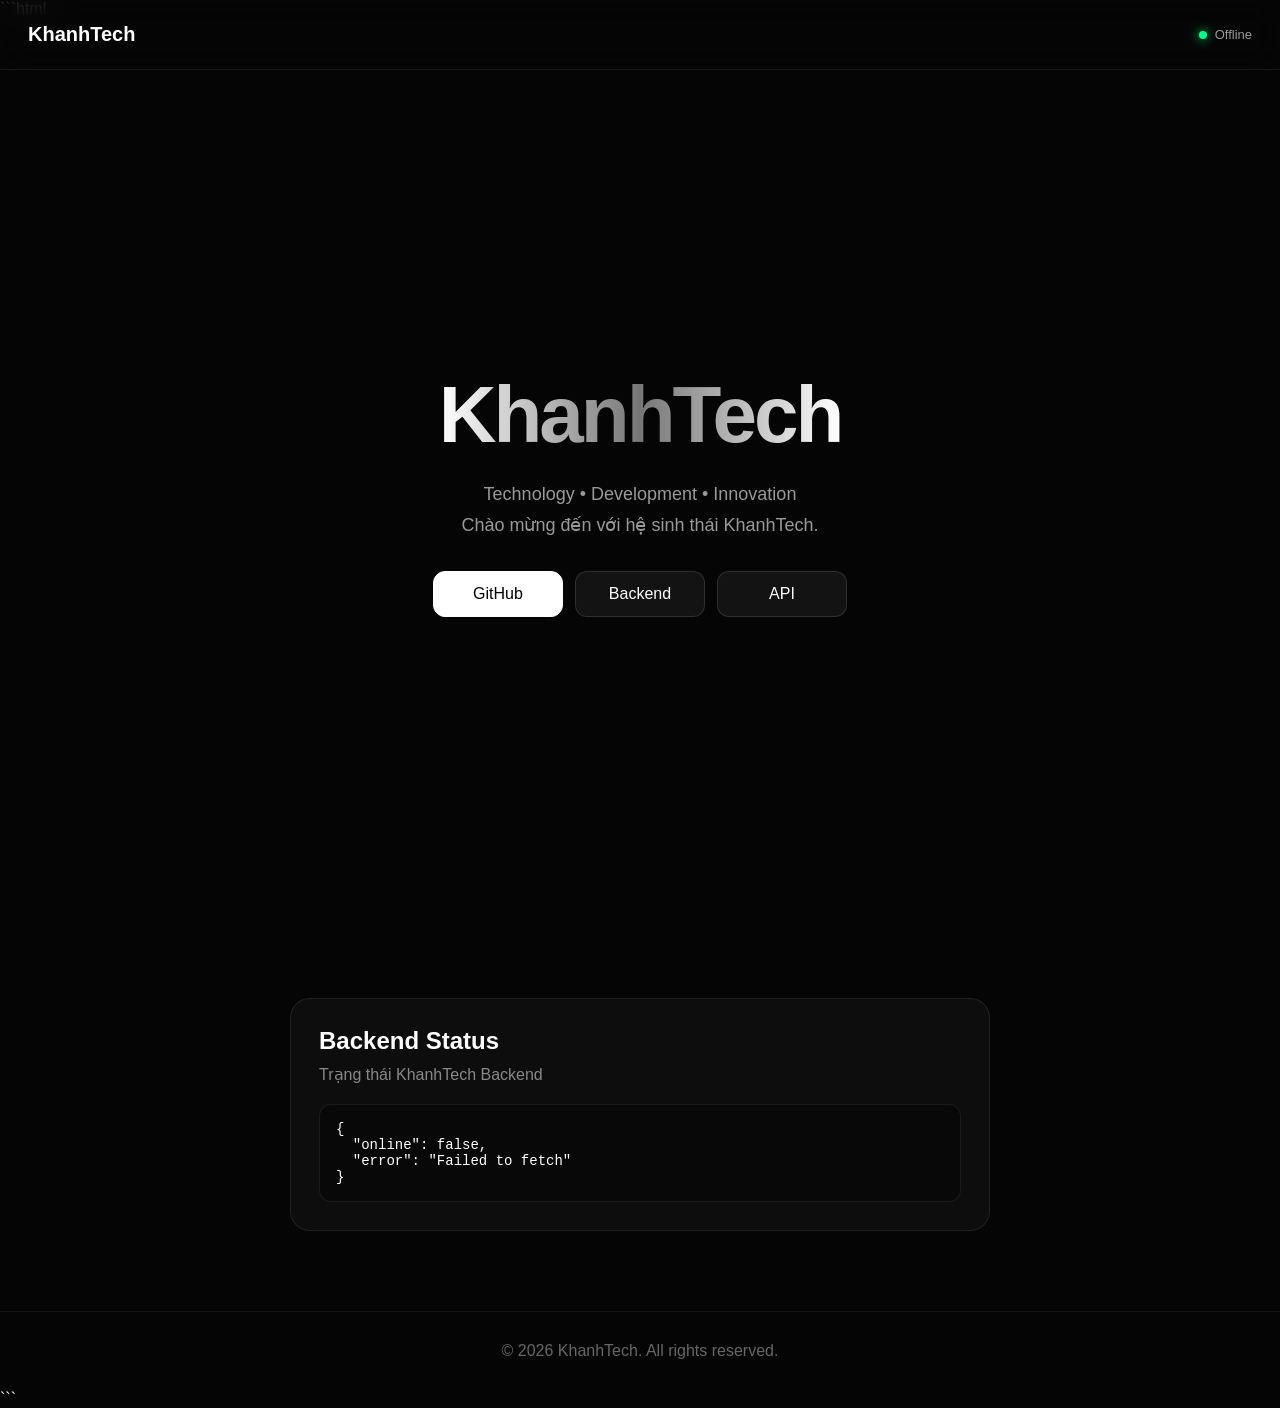
==== index.html @ bb23ddea "Update index.html" ====
```html
<!DOCTYPE html>
<html lang="vi">
<head>
    <meta charset="UTF-8">
    <meta name="viewport" content="width=device-width, initial-scale=1.0">

    <title>KhanhTech</title>

    <!-- FAVICON: chỉ hiện cạnh tên trang/tab -->
    <link rel="icon" type="image/png" href="logo.png">
    <link rel="shortcut icon" type="image/png" href="logo.png">

    <meta
        name="description"
        content="KhanhTech - Technology & Development"
    >

    <style>
        * {
            margin: 0;
            padding: 0;
            box-sizing: border-box;
        }

        html {
            scroll-behavior: smooth;
        }

        body {
            min-height: 100vh;
            background: #050505;
            color: #fff;
            font-family: Arial, Helvetica, sans-serif;
        }

        .navbar {
            position: fixed;
            top: 0;
            left: 0;
            width: 100%;
            height: 70px;
            padding: 0 28px;

            display: flex;
            align-items: center;
            justify-content: space-between;

            background: rgba(5, 5, 5, 0.8);
            backdrop-filter: blur(15px);

            border-bottom: 1px solid rgba(255,255,255,.08);

            z-index: 1000;
        }

        .brand {
            color: white;
            text-decoration: none;
            font-size: 20px;
            font-weight: 700;
        }

        .status {
            display: flex;
            align-items: center;
            gap: 8px;

            color: #999;
            font-size: 13px;
        }

        .status-dot {
            width: 8px;
            height: 8px;

            background: #00ff88;
            border-radius: 50%;

            box-shadow: 0 0 12px #00ff88;
        }

        .hero {
            min-height: 100vh;

            display: flex;
            align-items: center;
            justify-content: center;

            text-align: center;

            padding: 100px 20px 50px;
        }

        .hero-content {
            max-width: 800px;
        }

        .hero h1 {
            font-size: clamp(45px, 8vw, 80px);
            font-weight: 800;

            letter-spacing: -3px;

            margin-bottom: 18px;
        }

        .gradient {
            background: linear-gradient(
                90deg,
                #ffffff,
                #777777,
                #ffffff
            );

            -webkit-background-clip: text;
            -webkit-text-fill-color: transparent;
        }

        .hero p {
            color: #999;

            font-size: 18px;
            line-height: 1.7;

            margin-bottom: 30px;
        }

        .buttons {
            display: flex;
            justify-content: center;
            gap: 12px;

            flex-wrap: wrap;
        }

        .button {
            display: inline-flex;
            align-items: center;
            justify-content: center;

            min-width: 130px;

            padding: 13px 22px;

            border-radius: 12px;

            color: white;
            text-decoration: none;

            background: rgba(255,255,255,.06);

            border: 1px solid rgba(255,255,255,.12);

            transition: .2s ease;
        }

        .button:hover {
            transform: translateY(-2px);

            background: rgba(255,255,255,.12);

            border-color: rgba(255,255,255,.25);
        }

        .button.primary {
            background: white;
            color: black;
            border-color: white;
        }

        .button.primary:hover {
            background: #ddd;
        }

        .api-section {
            padding: 80px 20px;

            display: flex;
            justify-content: center;
        }

        .api-card {
            width: min(700px, 100%);

            padding: 28px;

            border-radius: 20px;

            background: #0d0d0d;

            border: 1px solid rgba(255,255,255,.08);
        }

        .api-card h2 {
            margin-bottom: 10px;
        }

        .api-card p {
            color: #888;
            margin-bottom: 20px;
        }

        .api-status {
            padding: 16px;

            border-radius: 12px;

            background: #080808;

            border: 1px solid rgba(255,255,255,.08);

            font-family: Consolas, monospace;

            font-size: 14px;

            white-space: pre-wrap;

            word-break: break-word;
        }

        footer {
            padding: 30px 20px;

            text-align: center;

            color: #666;

            border-top: 1px solid rgba(255,255,255,.06);
        }

        @media (max-width: 600px) {

            .navbar {
                padding: 0 16px;
            }

            .status {
                display: none;
            }

            .hero h1 {
                letter-spacing: -2px;
            }

            .api-card {
                padding: 20px;
            }
        }
    </style>
</head>

<body>

    <nav class="navbar">

        <a href="#" class="brand">
            KhanhTech
        </a>

        <div class="status">

            <span class="status-dot"></span>

            <span id="navStatus">
                Checking...
            </span>

        </div>

    </nav>


    <main>

        <section class="hero">

            <div class="hero-content">

                <h1>
                    <span class="gradient">
                        KhanhTech
                    </span>
                </h1>

                <p>
                    Technology • Development • Innovation
                    <br>
                    Chào mừng đến với hệ sinh thái KhanhTech.
                </p>

                <div class="buttons">

                    <a
                        class="button primary"
                        href="https://github.com/khanhTechvn"
                        target="_blank"
                        rel="noopener"
                    >
                        GitHub
                    </a>

                    <a
                        class="button"
                        href="#api"
                    >
                        Backend
                    </a>

                    <a
                        class="button"
                        href="https://khanhtech-backend.vercel.app"
                        target="_blank"
                        rel="noopener"
                    >
                        API
                    </a>

                </div>

            </div>

        </section>


        <section
            class="api-section"
            id="api"
        >

            <div class="api-card">

                <h2>
                    Backend Status
                </h2>

                <p>
                    Trạng thái KhanhTech Backend
                </p>

                <div
                    class="api-status"
                    id="apiStatus"
                >
                    Đang kiểm tra API...
                </div>

            </div>

        </section>

    </main>


    <footer>
        © 2026 KhanhTech. All rights reserved.
    </footer>


    <script>

        const API_URL =
            "https://khanhtech-backend.vercel.app";


        async function checkBackend() {

            const navStatus =
                document.getElementById("navStatus");

            const apiStatus =
                document.getElementById("apiStatus");


            try {

                const response =
                    await fetch(
                        API_URL + "/api/health"
                    );


                const data =
                    await response.json();


                if (
                    response.ok &&
                    data.online === true &&
                    data.database === "connected"
                ) {

                    navStatus.textContent =
                        "Online";


                    apiStatus.textContent =
                        JSON.stringify(
                            data,
                            null,
                            2
                        );

                } else {

                    navStatus.textContent =
                        "Database Error";


                    apiStatus.textContent =
                        JSON.stringify(
                            data,
                            null,
                            2
                        );

                }


            } catch (error) {

                navStatus.textContent =
                    "Offline";


                apiStatus.textContent =
                    JSON.stringify(
                        {
                            online: false,
                            error: error.message
                        },
                        null,
                        2
                    );

            }

        }


        checkBackend();


        setInterval(
            checkBackend,
            30000
        );

    </script>

</body>
</html>
```
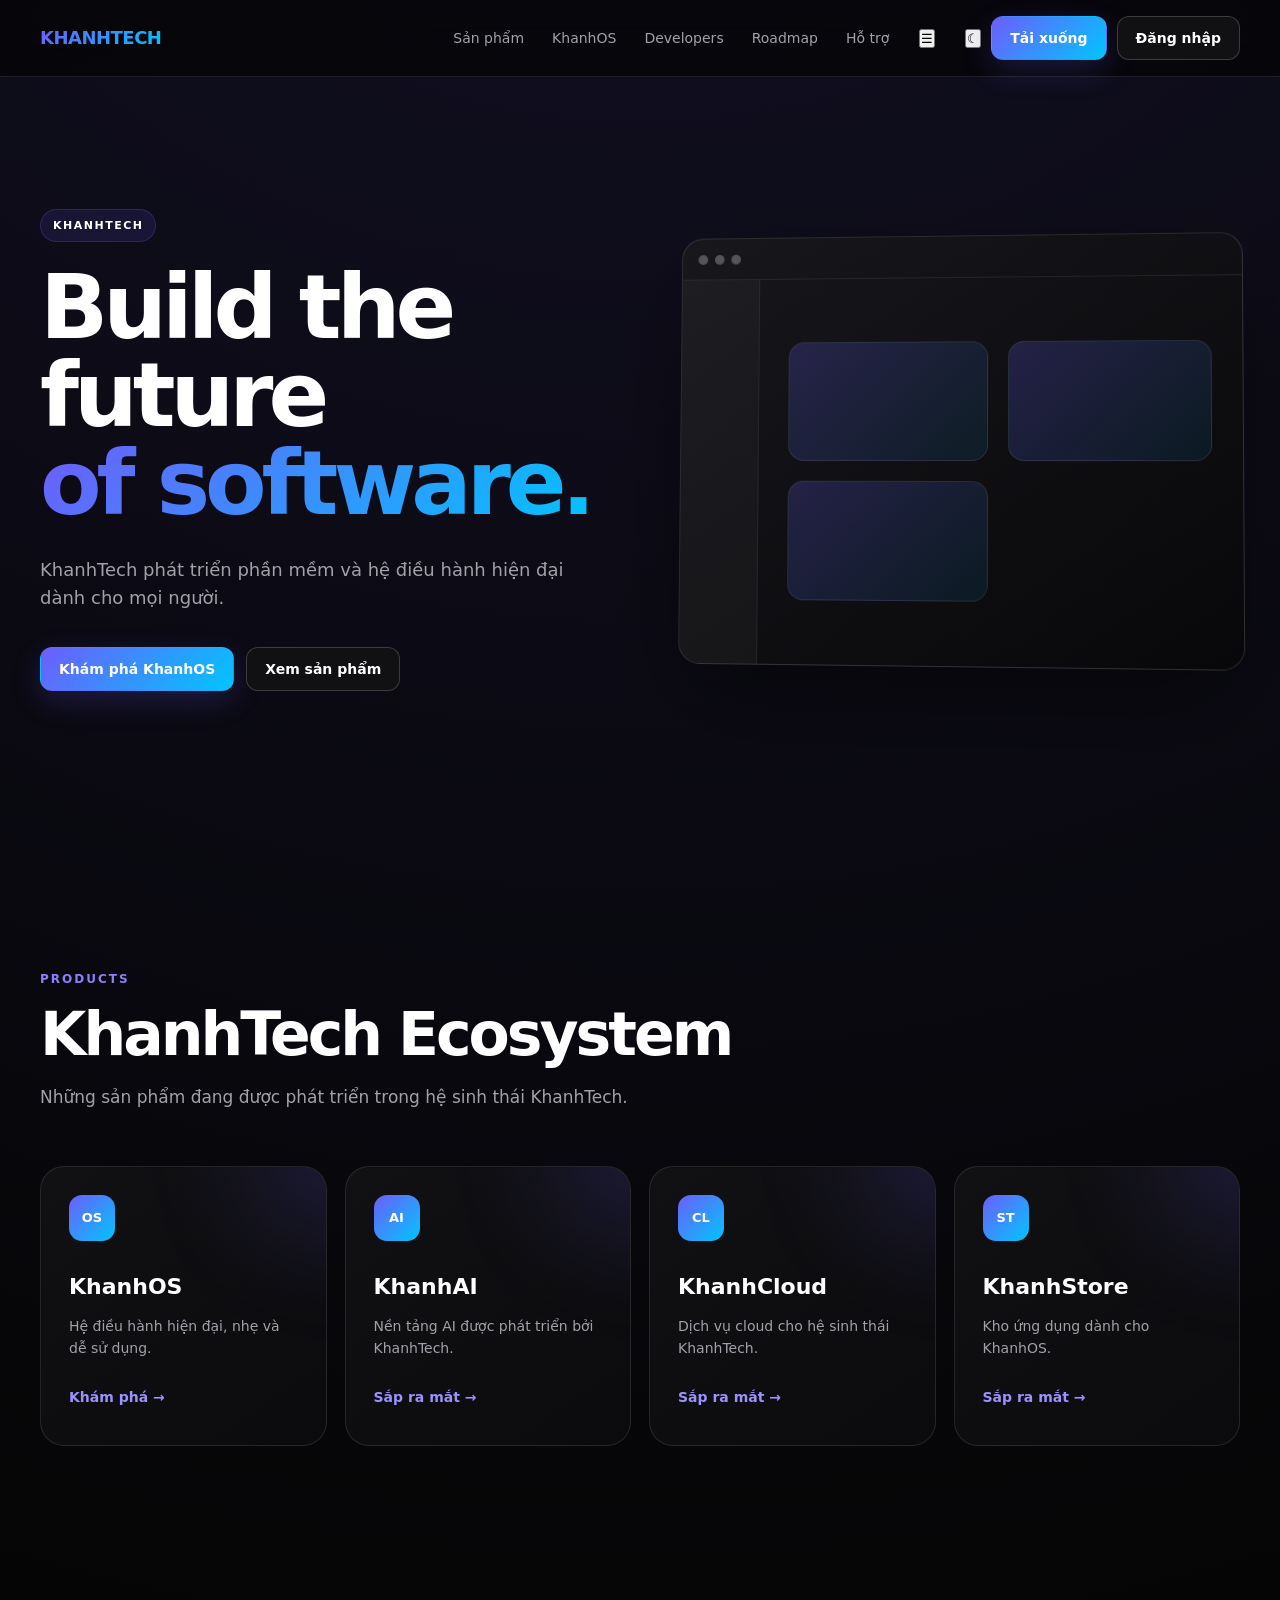
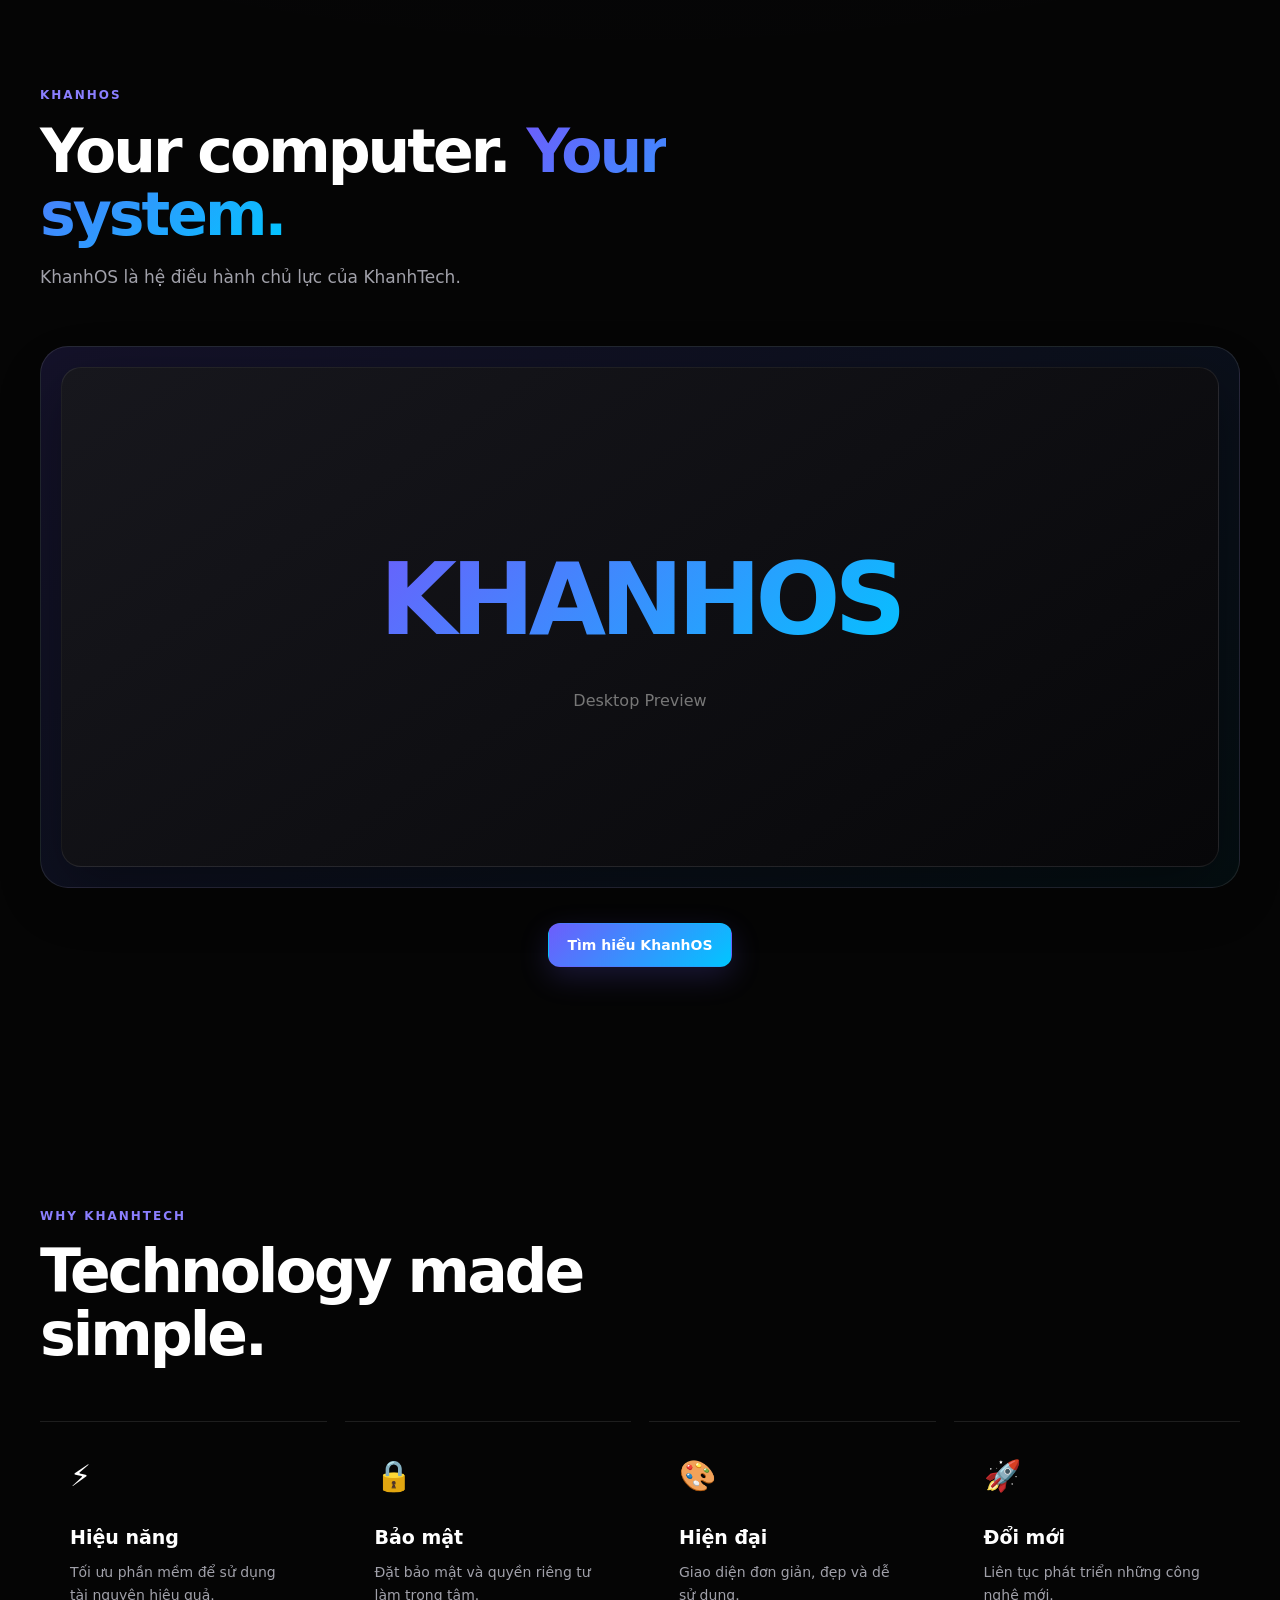
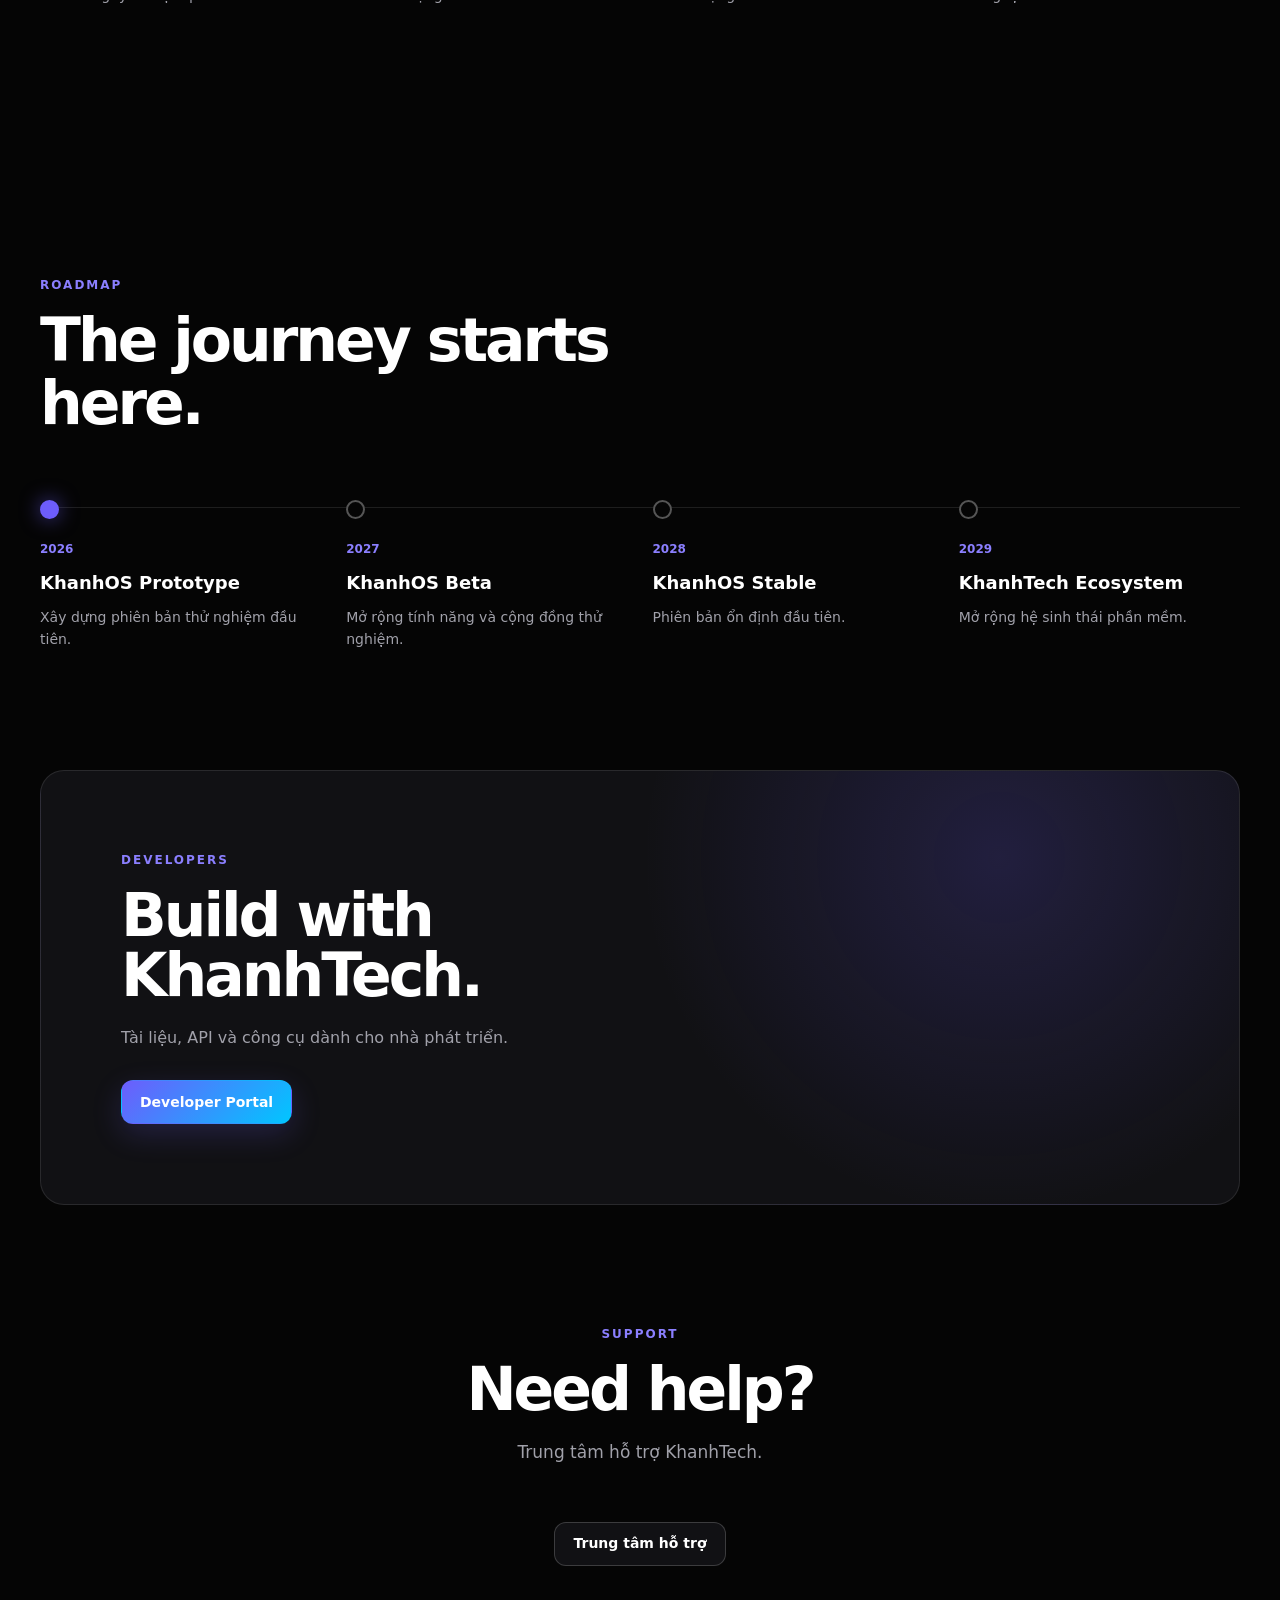
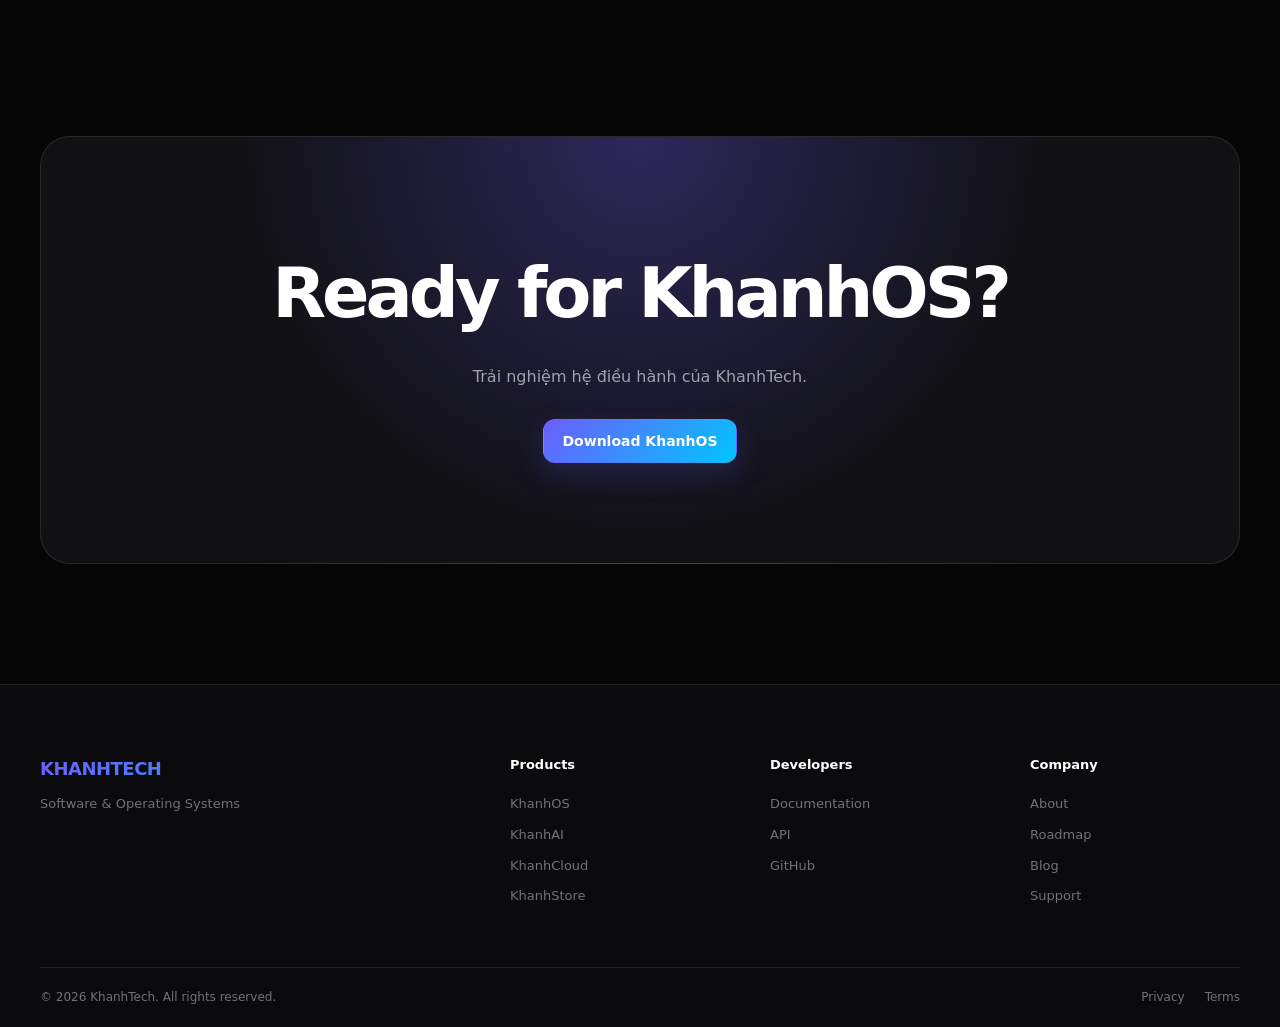
==== commit 41dcb149: "Update index.html" ====
--- a/index.html
+++ b/index.html
@@ -1,453 +1,665 @@
-```html
 <!DOCTYPE html>
 <html lang="vi">
 <head>
     <meta charset="UTF-8">
     <meta name="viewport" content="width=device-width, initial-scale=1.0">
 
-    <title>KhanhTech</title>
-
-    <!-- FAVICON: chỉ hiện cạnh tên trang/tab -->
-    <link rel="icon" type="image/png" href="logo.png">
-    <link rel="shortcut icon" type="image/png" href="logo.png">
+    <title>KhanhTech | Software & Operating Systems</title>
 
     <meta
         name="description"
-        content="KhanhTech - Technology & Development"
+        content="KhanhTech - Công ty phát triển phần mềm và hệ điều hành."
     >
 
-    <style>
-        * {
-            margin: 0;
-            padding: 0;
-            box-sizing: border-box;
-        }
-
-        html {
-            scroll-behavior: smooth;
-        }
-
-        body {
-            min-height: 100vh;
-            background: #050505;
-            color: #fff;
-            font-family: Arial, Helvetica, sans-serif;
-        }
-
-        .navbar {
-            position: fixed;
-            top: 0;
-            left: 0;
-            width: 100%;
-            height: 70px;
-            padding: 0 28px;
-
-            display: flex;
-            align-items: center;
-            justify-content: space-between;
-
-            background: rgba(5, 5, 5, 0.8);
-            backdrop-filter: blur(15px);
-
-            border-bottom: 1px solid rgba(255,255,255,.08);
-
-            z-index: 1000;
-        }
-
-        .brand {
-            color: white;
-            text-decoration: none;
-            font-size: 20px;
-            font-weight: 700;
-        }
-
-        .status {
-            display: flex;
-            align-items: center;
-            gap: 8px;
-
-            color: #999;
-            font-size: 13px;
-        }
-
-        .status-dot {
-            width: 8px;
-            height: 8px;
-
-            background: #00ff88;
-            border-radius: 50%;
-
-            box-shadow: 0 0 12px #00ff88;
-        }
-
-        .hero {
-            min-height: 100vh;
-
-            display: flex;
-            align-items: center;
-            justify-content: center;
-
-            text-align: center;
-
-            padding: 100px 20px 50px;
-        }
-
-        .hero-content {
-            max-width: 800px;
-        }
-
-        .hero h1 {
-            font-size: clamp(45px, 8vw, 80px);
-            font-weight: 800;
-
-            letter-spacing: -3px;
-
-            margin-bottom: 18px;
-        }
-
-        .gradient {
-            background: linear-gradient(
-                90deg,
-                #ffffff,
-                #777777,
-                #ffffff
-            );
-
-            -webkit-background-clip: text;
-            -webkit-text-fill-color: transparent;
-        }
-
-        .hero p {
-            color: #999;
-
-            font-size: 18px;
-            line-height: 1.7;
-
-            margin-bottom: 30px;
-        }
-
-        .buttons {
-            display: flex;
-            justify-content: center;
-            gap: 12px;
-
-            flex-wrap: wrap;
-        }
-
-        .button {
-            display: inline-flex;
-            align-items: center;
-            justify-content: center;
-
-            min-width: 130px;
-
-            padding: 13px 22px;
-
-            border-radius: 12px;
-
-            color: white;
-            text-decoration: none;
-
-            background: rgba(255,255,255,.06);
-
-            border: 1px solid rgba(255,255,255,.12);
-
-            transition: .2s ease;
-        }
-
-        .button:hover {
-            transform: translateY(-2px);
-
-            background: rgba(255,255,255,.12);
-
-            border-color: rgba(255,255,255,.25);
-        }
-
-        .button.primary {
-            background: white;
-            color: black;
-            border-color: white;
-        }
-
-        .button.primary:hover {
-            background: #ddd;
-        }
-
-        .api-section {
-            padding: 80px 20px;
-
-            display: flex;
-            justify-content: center;
-        }
-
-        .api-card {
-            width: min(700px, 100%);
-
-            padding: 28px;
-
-            border-radius: 20px;
-
-            background: #0d0d0d;
-
-            border: 1px solid rgba(255,255,255,.08);
-        }
-
-        .api-card h2 {
-            margin-bottom: 10px;
-        }
-
-        .api-card p {
-            color: #888;
-            margin-bottom: 20px;
-        }
-
-        .api-status {
-            padding: 16px;
-
-            border-radius: 12px;
-
-            background: #080808;
-
-            border: 1px solid rgba(255,255,255,.08);
-
-            font-family: Consolas, monospace;
-
-            font-size: 14px;
-
-            white-space: pre-wrap;
-
-            word-break: break-word;
-        }
-
-        footer {
-            padding: 30px 20px;
-
-            text-align: center;
-
-            color: #666;
-
-            border-top: 1px solid rgba(255,255,255,.06);
-        }
-
-        @media (max-width: 600px) {
-
-            .navbar {
-                padding: 0 16px;
-            }
-
-            .status {
-                display: none;
-            }
-
-            .hero h1 {
-                letter-spacing: -2px;
-            }
-
-            .api-card {
-                padding: 20px;
-            }
-        }
-    </style>
+    <link rel="stylesheet" href="style.css">
 </head>
 
 <body>
 
-    <nav class="navbar">
-
-        <a href="#" class="brand">
-            KhanhTech
-        </a>
-
-        <div class="status">
-
-            <span class="status-dot"></span>
-
-            <span id="navStatus">
-                Checking...
+    <!-- =========================
+         NAVBAR
+    ========================== -->
+    <header class="navbar">
+        <div class="nav-container">
+
+            <a href="/" class="logo">
+                KHANHTECH
+            </a>
+
+            <nav class="nav-menu">
+                <a href="#products">Sản phẩm</a>
+                <a href="#khanhos">KhanhOS</a>
+                <a href="#developers">Developers</a>
+                <a href="#roadmap">Roadmap</a>
+                <a href="#support">Hỗ trợ</a>
+            </nav>
+
+            <div class="nav-actions">
+                <a href="/download.html" class="btn btn-primary">
+                    Tải xuống
+                </a>
+
+                <a href="/login.html" class="btn btn-secondary">
+                    Đăng nhập
+                </a>
+            </div>
+
+        </div>
+    </header>
+
+
+    <main>
+
+        <!-- =========================
+             HERO
+        ========================== -->
+        <section class="hero">
+
+            <div class="hero-content">
+
+                <span class="hero-badge">
+                    KHANHTECH
+                </span>
+
+                <h1>
+                    Build the future
+                    <span>of software.</span>
+                </h1>
+
+                <p>
+                    KhanhTech phát triển phần mềm và hệ điều hành
+                    hiện đại dành cho mọi người.
+                </p>
+
+                <div class="hero-buttons">
+
+                    <a href="/khanhos.html" class="btn btn-primary">
+                        Khám phá KhanhOS
+                    </a>
+
+                    <a href="#products" class="btn btn-secondary">
+                        Xem sản phẩm
+                    </a>
+
+                </div>
+
+            </div>
+
+            <div class="hero-preview">
+
+                <div class="os-window">
+
+                    <div class="window-top">
+                        <span></span>
+                        <span></span>
+                        <span></span>
+                    </div>
+
+                    <div class="window-content">
+                        <div class="fake-sidebar"></div>
+
+                        <div class="fake-desktop">
+                            <div class="fake-card"></div>
+                            <div class="fake-card"></div>
+                            <div class="fake-card"></div>
+                        </div>
+                    </div>
+
+                </div>
+
+            </div>
+
+        </section>
+
+
+        <!-- =========================
+             PRODUCTS
+        ========================== -->
+        <section id="products" class="section">
+
+            <div class="section-header">
+
+                <span class="section-label">
+                    PRODUCTS
+                </span>
+
+                <h2>
+                    KhanhTech Ecosystem
+                </h2>
+
+                <p>
+                    Những sản phẩm đang được phát triển
+                    trong hệ sinh thái KhanhTech.
+                </p>
+
+            </div>
+
+
+            <div class="product-grid">
+
+                <article class="product-card">
+
+                    <div class="product-icon">
+                        OS
+                    </div>
+
+                    <h3>
+                        KhanhOS
+                    </h3>
+
+                    <p>
+                        Hệ điều hành hiện đại, nhẹ và dễ sử dụng.
+                    </p>
+
+                    <a href="/khanhos.html">
+                        Khám phá →
+                    </a>
+
+                </article>
+
+
+                <article class="product-card">
+
+                    <div class="product-icon">
+                        AI
+                    </div>
+
+                    <h3>
+                        KhanhAI
+                    </h3>
+
+                    <p>
+                        Nền tảng AI được phát triển bởi KhanhTech.
+                    </p>
+
+                    <a href="#">
+                        Sắp ra mắt →
+                    </a>
+
+                </article>
+
+
+                <article class="product-card">
+
+                    <div class="product-icon">
+                        CL
+                    </div>
+
+                    <h3>
+                        KhanhCloud
+                    </h3>
+
+                    <p>
+                        Dịch vụ cloud cho hệ sinh thái KhanhTech.
+                    </p>
+
+                    <a href="#">
+                        Sắp ra mắt →
+                    </a>
+
+                </article>
+
+
+                <article class="product-card">
+
+                    <div class="product-icon">
+                        ST
+                    </div>
+
+                    <h3>
+                        KhanhStore
+                    </h3>
+
+                    <p>
+                        Kho ứng dụng dành cho KhanhOS.
+                    </p>
+
+                    <a href="#">
+                        Sắp ra mắt →
+                    </a>
+
+                </article>
+
+            </div>
+
+        </section>
+
+
+        <!-- =========================
+             KHANHOS
+        ========================== -->
+        <section id="khanhos" class="section khanhos-section">
+
+            <div class="section-header">
+
+                <span class="section-label">
+                    KHANHOS
+                </span>
+
+                <h2>
+                    Your computer.
+                    <span>Your system.</span>
+                </h2>
+
+                <p>
+                    KhanhOS là hệ điều hành chủ lực
+                    của KhanhTech.
+                </p>
+
+            </div>
+
+
+            <div class="khanhos-preview">
+
+                <div class="os-placeholder">
+
+                    <div class="placeholder-title">
+                        KHANHOS
+                    </div>
+
+                    <div class="placeholder-text">
+                        Desktop Preview
+                    </div>
+
+                </div>
+
+            </div>
+
+
+            <div class="center-button">
+
+                <a href="/khanhos.html" class="btn btn-primary">
+                    Tìm hiểu KhanhOS
+                </a>
+
+            </div>
+
+        </section>
+
+
+        <!-- =========================
+             WHY KHANHTECH
+        ========================== -->
+        <section class="section">
+
+            <div class="section-header">
+
+                <span class="section-label">
+                    WHY KHANHTECH
+                </span>
+
+                <h2>
+                    Technology made simple.
+                </h2>
+
+            </div>
+
+
+            <div class="features-grid">
+
+                <div class="feature">
+                    <div class="feature-icon">
+                        ⚡
+                    </div>
+
+                    <h3>
+                        Hiệu năng
+                    </h3>
+
+                    <p>
+                        Tối ưu phần mềm để sử dụng tài nguyên
+                        hiệu quả.
+                    </p>
+                </div>
+
+
+                <div class="feature">
+                    <div class="feature-icon">
+                        🔒
+                    </div>
+
+                    <h3>
+                        Bảo mật
+                    </h3>
+
+                    <p>
+                        Đặt bảo mật và quyền riêng tư
+                        làm trọng tâm.
+                    </p>
+                </div>
+
+
+                <div class="feature">
+                    <div class="feature-icon">
+                        🎨
+                    </div>
+
+                    <h3>
+                        Hiện đại
+                    </h3>
+
+                    <p>
+                        Giao diện đơn giản, đẹp và dễ sử dụng.
+                    </p>
+                </div>
+
+
+                <div class="feature">
+                    <div class="feature-icon">
+                        🚀
+                    </div>
+
+                    <h3>
+                        Đổi mới
+                    </h3>
+
+                    <p>
+                        Liên tục phát triển những công nghệ
+                        mới.
+                    </p>
+                </div>
+
+            </div>
+
+        </section>
+
+
+        <!-- =========================
+             ROADMAP
+        ========================== -->
+        <section id="roadmap" class="section">
+
+            <div class="section-header">
+
+                <span class="section-label">
+                    ROADMAP
+                </span>
+
+                <h2>
+                    The journey starts here.
+                </h2>
+
+            </div>
+
+
+            <div class="roadmap">
+
+                <div class="roadmap-item active">
+
+                    <span class="roadmap-year">
+                        2026
+                    </span>
+
+                    <h3>
+                        KhanhOS Prototype
+                    </h3>
+
+                    <p>
+                        Xây dựng phiên bản thử nghiệm đầu tiên.
+                    </p>
+
+                </div>
+
+
+                <div class="roadmap-item">
+
+                    <span class="roadmap-year">
+                        2027
+                    </span>
+
+                    <h3>
+                        KhanhOS Beta
+                    </h3>
+
+                    <p>
+                        Mở rộng tính năng và cộng đồng thử nghiệm.
+                    </p>
+
+                </div>
+
+
+                <div class="roadmap-item">
+
+                    <span class="roadmap-year">
+                        2028
+                    </span>
+
+                    <h3>
+                        KhanhOS Stable
+                    </h3>
+
+                    <p>
+                        Phiên bản ổn định đầu tiên.
+                    </p>
+
+                </div>
+
+
+                <div class="roadmap-item">
+
+                    <span class="roadmap-year">
+                        2029
+                    </span>
+
+                    <h3>
+                        KhanhTech Ecosystem
+                    </h3>
+
+                    <p>
+                        Mở rộng hệ sinh thái phần mềm.
+                    </p>
+
+                </div>
+
+            </div>
+
+        </section>
+
+
+        <!-- =========================
+             DEVELOPERS
+        ========================== -->
+        <section id="developers" class="section developer-section">
+
+            <div class="developer-content">
+
+                <span class="section-label">
+                    DEVELOPERS
+                </span>
+
+                <h2>
+                    Build with KhanhTech.
+                </h2>
+
+                <p>
+                    Tài liệu, API và công cụ dành cho
+                    nhà phát triển.
+                </p>
+
+                <a href="/developers.html" class="btn btn-primary">
+                    Developer Portal
+                </a>
+
+            </div>
+
+        </section>
+
+
+        <!-- =========================
+             SUPPORT
+        ========================== -->
+        <section id="support" class="section support-section">
+
+            <div class="section-header">
+
+                <span class="section-label">
+                    SUPPORT
+                </span>
+
+                <h2>
+                    Need help?
+                </h2>
+
+                <p>
+                    Trung tâm hỗ trợ KhanhTech.
+                </p>
+
+            </div>
+
+            <div class="center-button">
+
+                <a href="/support.html" class="btn btn-secondary">
+                    Trung tâm hỗ trợ
+                </a>
+
+            </div>
+
+        </section>
+
+
+        <!-- =========================
+             CTA
+        ========================== -->
+        <section class="cta">
+
+            <div class="cta-content">
+
+                <h2>
+                    Ready for KhanhOS?
+                </h2>
+
+                <p>
+                    Trải nghiệm hệ điều hành của KhanhTech.
+                </p>
+
+                <a href="/download.html" class="btn btn-primary">
+                    Download KhanhOS
+                </a>
+
+            </div>
+
+        </section>
+
+    </main>
+
+
+    <!-- =========================
+         FOOTER
+    ========================== -->
+    <footer class="footer">
+
+        <div class="footer-container">
+
+            <div class="footer-brand">
+
+                <div class="logo">
+                    KHANHTECH
+                </div>
+
+                <p>
+                    Software & Operating Systems
+                </p>
+
+            </div>
+
+
+            <div class="footer-column">
+
+                <h4>
+                    Products
+                </h4>
+
+                <a href="/khanhos.html">
+                    KhanhOS
+                </a>
+
+                <a href="#">
+                    KhanhAI
+                </a>
+
+                <a href="#">
+                    KhanhCloud
+                </a>
+
+                <a href="#">
+                    KhanhStore
+                </a>
+
+            </div>
+
+
+            <div class="footer-column">
+
+                <h4>
+                    Developers
+                </h4>
+
+                <a href="#">
+                    Documentation
+                </a>
+
+                <a href="#">
+                    API
+                </a>
+
+                <a href="#">
+                    GitHub
+                </a>
+
+            </div>
+
+
+            <div class="footer-column">
+
+                <h4>
+                    Company
+                </h4>
+
+                <a href="/about.html">
+                    About
+                </a>
+
+                <a href="/roadmap.html">
+                    Roadmap
+                </a>
+
+                <a href="#">
+                    Blog
+                </a>
+
+                <a href="/support.html">
+                    Support
+                </a>
+
+            </div>
+
+        </div>
+
+
+        <div class="footer-bottom">
+
+            <span>
+                © 2026 KhanhTech. All rights reserved.
             </span>
 
+            <div>
+
+                <a href="#">
+                    Privacy
+                </a>
+
+                <a href="#">
+                    Terms
+                </a>
+
+            </div>
+
         </div>
 
-    </nav>
-
-
-    <main>
-
-        <section class="hero">
-
-            <div class="hero-content">
-
-                <h1>
-                    <span class="gradient">
-                        KhanhTech
-                    </span>
-                </h1>
-
-                <p>
-                    Technology • Development • Innovation
-                    <br>
-                    Chào mừng đến với hệ sinh thái KhanhTech.
-                </p>
-
-                <div class="buttons">
-
-                    <a
-                        class="button primary"
-                        href="https://github.com/khanhTechvn"
-                        target="_blank"
-                        rel="noopener"
-                    >
-                        GitHub
-                    </a>
-
-                    <a
-                        class="button"
-                        href="#api"
-                    >
-                        Backend
-                    </a>
-
-                    <a
-                        class="button"
-                        href="https://khanhtech-backend.vercel.app"
-                        target="_blank"
-                        rel="noopener"
-                    >
-                        API
-                    </a>
-
-                </div>
-
-            </div>
-
-        </section>
-
-
-        <section
-            class="api-section"
-            id="api"
-        >
-
-            <div class="api-card">
-
-                <h2>
-                    Backend Status
-                </h2>
-
-                <p>
-                    Trạng thái KhanhTech Backend
-                </p>
-
-                <div
-                    class="api-status"
-                    id="apiStatus"
-                >
-                    Đang kiểm tra API...
-                </div>
-
-            </div>
-
-        </section>
-
-    </main>
-
-
-    <footer>
-        © 2026 KhanhTech. All rights reserved.
     </footer>
 
 
-    <script>
-
-        const API_URL =
-            "https://khanhtech-backend.vercel.app";
-
-
-        async function checkBackend() {
-
-            const navStatus =
-                document.getElementById("navStatus");
-
-            const apiStatus =
-                document.getElementById("apiStatus");
-
-
-            try {
-
-                const response =
-                    await fetch(
-                        API_URL + "/api/health"
-                    );
-
-
-                const data =
-                    await response.json();
-
-
-                if (
-                    response.ok &&
-                    data.online === true &&
-                    data.database === "connected"
-                ) {
-
-                    navStatus.textContent =
-                        "Online";
-
-
-                    apiStatus.textContent =
-                        JSON.stringify(
-                            data,
-                            null,
-                            2
-                        );
-
-                } else {
-
-                    navStatus.textContent =
-                        "Database Error";
-
-
-                    apiStatus.textContent =
-                        JSON.stringify(
-                            data,
-                            null,
-                            2
-                        );
-
-                }
-
-
-            } catch (error) {
-
-                navStatus.textContent =
-                    "Offline";
-
-
-                apiStatus.textContent =
-                    JSON.stringify(
-                        {
-                            online: false,
-                            error: error.message
-                        },
-                        null,
-                        2
-                    );
-
-            }
-
-        }
-
-
-        checkBackend();
-
-
-        setInterval(
-            checkBackend,
-            30000
-        );
-
-    </script>
+    <script src="script.js"></script>
 
 </body>
 </html>
-```
--- a/style.css
+++ b/style.css
@@ -0,0 +1,1665 @@
+/* =========================================================
+   KHANHTECH
+   Modern Dark / Light UI
+   ========================================================= */
+
+:root {
+    --bg: #050505;
+    --bg-secondary: #0b0b0d;
+    --surface: #111114;
+    --surface-hover: #18181c;
+
+    --text: #ffffff;
+    --text-secondary: #a1a1aa;
+    --text-muted: #71717a;
+
+    --border: rgba(255, 255, 255, 0.10);
+    --border-strong: rgba(255, 255, 255, 0.18);
+
+    --accent: #6d5dfc;
+    --accent-2: #00c6ff;
+
+    --gradient:
+        linear-gradient(
+            135deg,
+            #6d5dfc 0%,
+            #00c6ff 100%
+        );
+
+    --shadow:
+        0 20px 60px rgba(0, 0, 0, 0.35);
+
+    --radius-sm: 10px;
+    --radius-md: 16px;
+    --radius-lg: 24px;
+
+    --container: 1200px;
+
+    --transition:
+        0.25s ease;
+}
+
+
+/* =========================================================
+   LIGHT MODE
+   ========================================================= */
+
+body.light {
+    --bg: #f7f7f8;
+    --bg-secondary: #ffffff;
+    --surface: #ffffff;
+    --surface-hover: #f1f1f3;
+
+    --text: #111113;
+    --text-secondary: #52525b;
+    --text-muted: #71717a;
+
+    --border: rgba(0, 0, 0, 0.08);
+    --border-strong: rgba(0, 0, 0, 0.15);
+
+    --shadow:
+        0 20px 60px rgba(0, 0, 0, 0.10);
+}
+
+
+/* =========================================================
+   RESET
+   ========================================================= */
+
+* {
+    margin: 0;
+    padding: 0;
+    box-sizing: border-box;
+}
+
+html {
+    scroll-behavior: smooth;
+}
+
+body {
+    font-family:
+        Inter,
+        ui-sans-serif,
+        system-ui,
+        -apple-system,
+        BlinkMacSystemFont,
+        "Segoe UI",
+        sans-serif;
+
+    background:
+        radial-gradient(
+            circle at 50% -10%,
+            rgba(109, 93, 252, 0.14),
+            transparent 35%
+        ),
+        var(--bg);
+
+    color: var(--text);
+
+    line-height: 1.6;
+
+    min-height: 100vh;
+
+    transition:
+        background var(--transition),
+        color var(--transition);
+}
+
+a {
+    color: inherit;
+    text-decoration: none;
+}
+
+button,
+a {
+    -webkit-tap-highlight-color: transparent;
+}
+
+img {
+    max-width: 100%;
+    display: block;
+}
+
+::selection {
+    background: var(--accent);
+    color: white;
+}
+
+
+/* =========================================================
+   SCROLLBAR
+   ========================================================= */
+
+::-webkit-scrollbar {
+    width: 9px;
+}
+
+::-webkit-scrollbar-track {
+    background: var(--bg);
+}
+
+::-webkit-scrollbar-thumb {
+    background: #303038;
+    border-radius: 999px;
+}
+
+::-webkit-scrollbar-thumb:hover {
+    background: var(--accent);
+}
+
+
+/* =========================================================
+   CONTAINER
+   ========================================================= */
+
+.nav-container,
+.section,
+.footer-container,
+.footer-bottom {
+    width: min(
+        calc(100% - 40px),
+        var(--container)
+    );
+
+    margin-inline: auto;
+}
+
+
+/* =========================================================
+   NAVBAR
+   ========================================================= */
+
+.navbar {
+    position: fixed;
+
+    top: 0;
+    left: 0;
+
+    width: 100%;
+
+    z-index: 1000;
+
+    background:
+        rgba(5, 5, 5, 0.70);
+
+    backdrop-filter:
+        blur(18px);
+
+    -webkit-backdrop-filter:
+        blur(18px);
+
+    border-bottom:
+        1px solid var(--border);
+}
+
+body.light .navbar {
+    background:
+        rgba(255, 255, 255, 0.78);
+}
+
+.nav-container {
+    height: 76px;
+
+    display: flex;
+
+    align-items: center;
+
+    justify-content: space-between;
+
+    gap: 30px;
+}
+
+.logo {
+    font-size: 18px;
+
+    font-weight: 800;
+
+    letter-spacing: -0.5px;
+
+    background:
+        var(--gradient);
+
+    -webkit-background-clip: text;
+    background-clip: text;
+
+    color: transparent;
+}
+
+.nav-menu {
+    display: flex;
+
+    align-items: center;
+
+    gap: 28px;
+
+    margin-left: auto;
+}
+
+.nav-menu a {
+    font-size: 14px;
+
+    color: var(--text-secondary);
+
+    transition:
+        color var(--transition);
+}
+
+.nav-menu a:hover {
+    color: var(--text);
+}
+
+.nav-actions {
+    display: flex;
+
+    align-items: center;
+
+    gap: 10px;
+}
+
+
+/* =========================================================
+   BUTTONS
+   ========================================================= */
+
+.btn {
+    display: inline-flex;
+
+    align-items: center;
+    justify-content: center;
+
+    min-height: 44px;
+
+    padding:
+        0 18px;
+
+    border-radius:
+        12px;
+
+    font-size: 14px;
+
+    font-weight: 600;
+
+    border:
+        1px solid transparent;
+
+    cursor: pointer;
+
+    transition:
+        transform var(--transition),
+        background var(--transition),
+        border var(--transition),
+        box-shadow var(--transition);
+}
+
+.btn:hover {
+    transform:
+        translateY(-2px);
+}
+
+.btn-primary {
+    color: white;
+
+    background:
+        var(--gradient);
+
+    box-shadow:
+        0 10px 30px
+        rgba(109, 93, 252, 0.20);
+}
+
+.btn-primary:hover {
+    box-shadow:
+        0 15px 40px
+        rgba(109, 93, 252, 0.35);
+}
+
+.btn-secondary {
+    background:
+        var(--surface);
+
+    border:
+        1px solid var(--border-strong);
+
+    color:
+        var(--text);
+}
+
+.btn-secondary:hover {
+    background:
+        var(--surface-hover);
+
+    border-color:
+        rgba(109, 93, 252, 0.4);
+}
+
+
+/* =========================================================
+   HERO
+   ========================================================= */
+
+.hero {
+    width: min(
+        calc(100% - 40px),
+        var(--container)
+    );
+
+    margin:
+        0 auto;
+
+    min-height:
+        850px;
+
+    padding-top:
+        150px;
+
+    padding-bottom:
+        100px;
+
+    display:
+        grid;
+
+    grid-template-columns:
+        1fr 1fr;
+
+    align-items:
+        center;
+
+    gap:
+        70px;
+}
+
+.hero-content {
+    animation:
+        heroEnter 0.8s ease both;
+}
+
+.hero-badge {
+    display:
+        inline-flex;
+
+    padding:
+        7px 12px;
+
+    border-radius:
+        999px;
+
+    font-size:
+        11px;
+
+    font-weight:
+        700;
+
+    letter-spacing:
+        1.5px;
+
+    color:
+        #ffffff;
+
+    background:
+        rgba(109, 93, 252, 0.12);
+
+    border:
+        1px solid
+        rgba(109, 93, 252, 0.25);
+
+    margin-bottom:
+        22px;
+}
+
+.hero h1 {
+    font-size:
+        clamp(52px, 7vw, 92px);
+
+    line-height:
+        0.98;
+
+    letter-spacing:
+        -5px;
+
+    max-width:
+        800px;
+}
+
+.hero h1 span {
+    display:
+        block;
+
+    background:
+        var(--gradient);
+
+    -webkit-background-clip:
+        text;
+
+    background-clip:
+        text;
+
+    color:
+        transparent;
+}
+
+.hero p {
+    margin-top:
+        28px;
+
+    max-width:
+        570px;
+
+    color:
+        var(--text-secondary);
+
+    font-size:
+        18px;
+}
+
+.hero-buttons {
+    display:
+        flex;
+
+    gap:
+        12px;
+
+    margin-top:
+        34px;
+
+    flex-wrap:
+        wrap;
+}
+
+
+/* =========================================================
+   HERO PREVIEW
+   ========================================================= */
+
+.hero-preview {
+    position:
+        relative;
+
+    animation:
+        previewEnter 1s ease 0.15s both;
+}
+
+.os-window {
+    position:
+        relative;
+
+    width:
+        100%;
+
+    min-height:
+        430px;
+
+    border-radius:
+        22px;
+
+    overflow:
+        hidden;
+
+    background:
+        linear-gradient(
+            145deg,
+            #17171c,
+            #08080a
+        );
+
+    border:
+        1px solid
+        rgba(255,255,255,0.13);
+
+    box-shadow:
+        0 40px 100px
+        rgba(0,0,0,0.45);
+
+    transform:
+        perspective(1200px)
+        rotateY(-4deg)
+        rotateX(2deg);
+
+    transition:
+        transform 0.5s ease;
+}
+
+.os-window:hover {
+    transform:
+        perspective(1200px)
+        rotateY(0)
+        rotateX(0)
+        translateY(-6px);
+}
+
+.window-top {
+    height:
+        42px;
+
+    display:
+        flex;
+
+    align-items:
+        center;
+
+    gap:
+        7px;
+
+    padding:
+        0 16px;
+
+    border-bottom:
+        1px solid
+        rgba(255,255,255,0.08);
+}
+
+.window-top span {
+    width:
+        10px;
+
+    height:
+        10px;
+
+    border-radius:
+        50%;
+
+    background:
+        #555;
+}
+
+.window-content {
+    display:
+        flex;
+
+    height:
+        388px;
+}
+
+.fake-sidebar {
+    width:
+        80px;
+
+    background:
+        rgba(255,255,255,0.03);
+
+    border-right:
+        1px solid
+        rgba(255,255,255,0.06);
+}
+
+.fake-desktop {
+    flex:
+        1;
+
+    padding:
+        30px;
+
+    display:
+        grid;
+
+    grid-template-columns:
+        repeat(2, 1fr);
+
+    gap:
+        20px;
+
+    align-content:
+        center;
+}
+
+.fake-card {
+    height:
+        120px;
+
+    border-radius:
+        16px;
+
+    background:
+        linear-gradient(
+            135deg,
+            rgba(109,93,252,0.22),
+            rgba(0,198,255,0.08)
+        );
+
+    border:
+        1px solid
+        rgba(255,255,255,0.08);
+}
+
+
+/* =========================================================
+   SECTION
+   ========================================================= */
+
+.section {
+    padding:
+        120px 0;
+}
+
+.section-header {
+    max-width:
+        720px;
+
+    margin-bottom:
+        55px;
+}
+
+.section-label {
+    display:
+        block;
+
+    color:
+        #8b7fff;
+
+    font-size:
+        12px;
+
+    font-weight:
+        800;
+
+    letter-spacing:
+        2px;
+
+    margin-bottom:
+        14px;
+}
+
+.section-header h2 {
+    font-size:
+        clamp(36px, 5vw, 60px);
+
+    line-height:
+        1.05;
+
+    letter-spacing:
+        -3px;
+}
+
+.section-header h2 span {
+    background:
+        var(--gradient);
+
+    -webkit-background-clip:
+        text;
+
+    background-clip:
+        text;
+
+    color:
+        transparent;
+}
+
+.section-header p {
+    color:
+        var(--text-secondary);
+
+    margin-top:
+        18px;
+
+    font-size:
+        17px;
+}
+
+
+/* =========================================================
+   PRODUCTS
+   ========================================================= */
+
+.product-grid {
+    display:
+        grid;
+
+    grid-template-columns:
+        repeat(4, 1fr);
+
+    gap:
+        18px;
+}
+
+.product-card {
+    padding:
+        28px;
+
+    min-height:
+        280px;
+
+    background:
+        linear-gradient(
+            145deg,
+            var(--surface),
+            var(--bg-secondary)
+        );
+
+    border:
+        1px solid
+        var(--border);
+
+    border-radius:
+        var(--radius-lg);
+
+    transition:
+        transform 0.3s ease,
+        border-color 0.3s ease,
+        background 0.3s ease;
+
+    position:
+        relative;
+
+    overflow:
+        hidden;
+}
+
+.product-card::before {
+    content:
+        "";
+
+    position:
+        absolute;
+
+    width:
+        180px;
+
+    height:
+        180px;
+
+    top:
+        -100px;
+
+    right:
+        -100px;
+
+    background:
+        rgba(109,93,252,0.15);
+
+    filter:
+        blur(50px);
+
+    border-radius:
+        50%;
+}
+
+.product-card:hover {
+    transform:
+        translateY(-7px);
+
+    border-color:
+        rgba(109,93,252,0.45);
+
+    background:
+        var(--surface-hover);
+}
+
+.product-icon {
+    width:
+        46px;
+
+    height:
+        46px;
+
+    display:
+        flex;
+
+    align-items:
+        center;
+
+    justify-content:
+        center;
+
+    border-radius:
+        13px;
+
+    background:
+        var(--gradient);
+
+    color:
+        white;
+
+    font-weight:
+        800;
+
+    font-size:
+        13px;
+
+    margin-bottom:
+        28px;
+}
+
+.product-card h3 {
+    font-size:
+        22px;
+
+    margin-bottom:
+        10px;
+}
+
+.product-card p {
+    color:
+        var(--text-secondary);
+
+    font-size:
+        14px;
+
+    margin-bottom:
+        25px;
+}
+
+.product-card a {
+    font-size:
+        14px;
+
+    font-weight:
+        600;
+
+    color:
+        #9b91ff;
+}
+
+
+/* =========================================================
+   KHANHOS
+   ========================================================= */
+
+.khanhos-section {
+    max-width:
+        var(--container);
+}
+
+.khanhos-preview {
+    padding:
+        20px;
+
+    border-radius:
+        28px;
+
+    background:
+        linear-gradient(
+            145deg,
+            rgba(109,93,252,0.15),
+            rgba(0,198,255,0.05)
+        );
+
+    border:
+        1px solid
+        var(--border);
+}
+
+.os-placeholder {
+    min-height:
+        500px;
+
+    border-radius:
+        20px;
+
+    display:
+        flex;
+
+    flex-direction:
+        column;
+
+    justify-content:
+        center;
+
+    align-items:
+        center;
+
+    background:
+        linear-gradient(
+            145deg,
+            #17171d,
+            #070709
+        );
+
+    border:
+        1px solid
+        rgba(255,255,255,0.08);
+
+    box-shadow:
+        var(--shadow);
+}
+
+.placeholder-title {
+    font-size:
+        clamp(50px, 8vw, 100px);
+
+    font-weight:
+        900;
+
+    letter-spacing:
+        -6px;
+
+    background:
+        var(--gradient);
+
+    -webkit-background-clip:
+        text;
+
+    background-clip:
+        text;
+
+    color:
+        transparent;
+}
+
+.placeholder-text {
+    color:
+        #777;
+
+    margin-top:
+        8px;
+}
+
+.center-button {
+    display:
+        flex;
+
+    justify-content:
+        center;
+
+    margin-top:
+        35px;
+}
+
+
+/* =========================================================
+   FEATURES
+   ========================================================= */
+
+.features-grid {
+    display:
+        grid;
+
+    grid-template-columns:
+        repeat(4, 1fr);
+
+    gap:
+        18px;
+}
+
+.feature {
+    padding:
+        30px;
+
+    border-top:
+        1px solid
+        var(--border);
+}
+
+.feature-icon {
+    font-size:
+        30px;
+
+    margin-bottom:
+        22px;
+}
+
+.feature h3 {
+    font-size:
+        19px;
+
+    margin-bottom:
+        9px;
+}
+
+.feature p {
+    color:
+        var(--text-secondary);
+
+    font-size:
+        14px;
+}
+
+
+/* =========================================================
+   ROADMAP
+   ========================================================= */
+
+.roadmap {
+    position:
+        relative;
+
+    display:
+        grid;
+
+    grid-template-columns:
+        repeat(4, 1fr);
+
+    gap:
+        25px;
+}
+
+.roadmap::before {
+    content:
+        "";
+
+    position:
+        absolute;
+
+    left:
+        0;
+
+    right:
+        0;
+
+    top:
+        17px;
+
+    height:
+        1px;
+
+    background:
+        var(--border);
+
+    z-index:
+        0;
+}
+
+.roadmap-item {
+    position:
+        relative;
+
+    z-index:
+        1;
+
+    padding-top:
+        45px;
+}
+
+.roadmap-item::before {
+    content:
+        "";
+
+    position:
+        absolute;
+
+    top:
+        10px;
+
+    left:
+        0;
+
+    width:
+        15px;
+
+    height:
+        15px;
+
+    border-radius:
+        50%;
+
+    background:
+        var(--bg);
+
+    border:
+        2px solid
+        #555;
+}
+
+.roadmap-item.active::before {
+    background:
+        var(--accent);
+
+    border-color:
+        var(--accent);
+
+    box-shadow:
+        0 0 20px
+        rgba(109,93,252,0.6);
+}
+
+.roadmap-year {
+    font-size:
+        12px;
+
+    color:
+        #8b7fff;
+
+    font-weight:
+        800;
+}
+
+.roadmap-item h3 {
+    margin-top:
+        8px;
+
+    font-size:
+        18px;
+}
+
+.roadmap-item p {
+    margin-top:
+        8px;
+
+    color:
+        var(--text-secondary);
+
+    font-size:
+        14px;
+}
+
+
+/* =========================================================
+   DEVELOPER SECTION
+   ========================================================= */
+
+.developer-section {
+    border:
+        1px solid
+        var(--border);
+
+    border-radius:
+        var(--radius-lg);
+
+    padding:
+        80px;
+
+    background:
+        radial-gradient(
+            circle at 80% 20%,
+            rgba(109,93,252,0.18),
+            transparent 35%
+        ),
+        var(--surface);
+}
+
+.developer-content {
+    max-width:
+        650px;
+}
+
+.developer-content h2 {
+    font-size:
+        clamp(36px, 5vw, 60px);
+
+    line-height:
+        1;
+
+    letter-spacing:
+        -3px;
+}
+
+.developer-content p {
+    color:
+        var(--text-secondary);
+
+    margin:
+        20px 0 30px;
+}
+
+
+/* =========================================================
+   SUPPORT
+   ========================================================= */
+
+.support-section {
+    text-align:
+        center;
+}
+
+.support-section .section-header {
+    margin-inline:
+        auto;
+}
+
+
+/* =========================================================
+   CTA
+   ========================================================= */
+
+.cta {
+    width:
+        min(
+            calc(100% - 40px),
+            var(--container)
+        );
+
+    margin:
+        50px auto 120px;
+
+    padding:
+        100px 30px;
+
+    text-align:
+        center;
+
+    border-radius:
+        30px;
+
+    background:
+        radial-gradient(
+            circle at 50% 0%,
+            rgba(109,93,252,0.30),
+            transparent 55%
+        ),
+        var(--surface);
+
+    border:
+        1px solid
+        var(--border);
+}
+
+.cta h2 {
+    font-size:
+        clamp(40px, 6vw, 70px);
+
+    letter-spacing:
+        -4px;
+}
+
+.cta p {
+    color:
+        var(--text-secondary);
+
+    margin:
+        15px 0 30px;
+}
+
+
+/* =========================================================
+   FOOTER
+   ========================================================= */
+
+.footer {
+    border-top:
+        1px solid
+        var(--border);
+
+    background:
+        var(--bg-secondary);
+
+    padding-top:
+        70px;
+}
+
+.footer-container {
+    display:
+        grid;
+
+    grid-template-columns:
+        2fr 1fr 1fr 1fr;
+
+    gap:
+        50px;
+
+    padding-bottom:
+        60px;
+}
+
+.footer-brand p {
+    color:
+        var(--text-muted);
+
+    font-size:
+        13px;
+
+    margin-top:
+        10px;
+}
+
+.footer-column {
+    display:
+        flex;
+
+    flex-direction:
+        column;
+
+    gap:
+        10px;
+}
+
+.footer-column h4 {
+    font-size:
+        13px;
+
+    margin-bottom:
+        8px;
+}
+
+.footer-column a {
+    color:
+        var(--text-muted);
+
+    font-size:
+        13px;
+
+    transition:
+        color var(--transition);
+}
+
+.footer-column a:hover {
+    color:
+        var(--text);
+}
+
+.footer-bottom {
+    padding:
+        20px 0;
+
+    border-top:
+        1px solid
+        var(--border);
+
+    display:
+        flex;
+
+    justify-content:
+        space-between;
+
+    gap:
+        20px;
+
+    color:
+        var(--text-muted);
+
+    font-size:
+        12px;
+}
+
+.footer-bottom div {
+    display:
+        flex;
+
+    gap:
+        20px;
+}
+
+
+/* =========================================================
+   ANIMATIONS
+   ========================================================= */
+
+@keyframes heroEnter {
+
+    from {
+        opacity:
+            0;
+
+        transform:
+            translateY(25px);
+    }
+
+    to {
+        opacity:
+            1;
+
+        transform:
+            translateY(0);
+    }
+}
+
+@keyframes previewEnter {
+
+    from {
+        opacity:
+            0;
+
+        transform:
+            translateY(35px)
+            scale(0.97);
+    }
+
+    to {
+        opacity:
+            1;
+
+        transform:
+            translateY(0)
+            scale(1);
+    }
+}
+
+
+/* =========================================================
+   RESPONSIVE
+   ========================================================= */
+
+@media (max-width: 1000px) {
+
+    .nav-menu {
+        display:
+            none;
+    }
+
+    .hero {
+        grid-template-columns:
+            1fr;
+
+        padding-top:
+            130px;
+
+        text-align:
+            center;
+    }
+
+    .hero-content {
+        display:
+            flex;
+
+        flex-direction:
+            column;
+
+        align-items:
+            center;
+    }
+
+    .hero p {
+        margin-inline:
+            auto;
+    }
+
+    .hero-preview {
+        max-width:
+            800px;
+
+        width:
+            100%;
+
+        margin-inline:
+            auto;
+    }
+
+    .product-grid {
+        grid-template-columns:
+            repeat(2, 1fr);
+    }
+
+    .features-grid {
+        grid-template-columns:
+            repeat(2, 1fr);
+    }
+
+    .roadmap {
+        grid-template-columns:
+            repeat(2, 1fr);
+
+        gap:
+            45px;
+    }
+
+    .roadmap::before {
+        display:
+            none;
+    }
+
+    .footer-container {
+        grid-template-columns:
+            repeat(2, 1fr);
+    }
+}
+
+
+/* =========================================================
+   MOBILE
+   ========================================================= */
+
+@media (max-width: 600px) {
+
+    .nav-container {
+        width:
+            calc(100% - 24px);
+    }
+
+    .nav-actions .btn-secondary {
+        display:
+            none;
+    }
+
+    .hero {
+        width:
+            calc(100% - 24px);
+
+        min-height:
+            auto;
+
+        padding-top:
+            120px;
+
+        padding-bottom:
+            70px;
+    }
+
+    .hero h1 {
+        font-size:
+            48px;
+
+        letter-spacing:
+            -3px;
+    }
+
+    .hero p {
+        font-size:
+            16px;
+    }
+
+    .hero-buttons {
+        width:
+            100%;
+
+        flex-direction:
+            column;
+    }
+
+    .hero-buttons .btn {
+        width:
+            100%;
+    }
+
+    .os-window {
+        min-height:
+            300px;
+
+        transform:
+            none;
+    }
+
+    .window-content {
+        height:
+            260px;
+    }
+
+    .section {
+        width:
+            calc(100% - 24px);
+
+        padding:
+            80px 0;
+    }
+
+    .section-header h2 {
+        font-size:
+            40px;
+
+        letter-spacing:
+            -2px;
+    }
+
+    .product-grid {
+        grid-template-columns:
+            1fr;
+    }
+
+    .features-grid {
+        grid-template-columns:
+            1fr;
+    }
+
+    .roadmap {
+        grid-template-columns:
+            1fr;
+    }
+
+    .developer-section {
+        padding:
+            50px 25px;
+    }
+
+    .placeholder-title {
+        font-size:
+            55px;
+
+        letter-spacing:
+            -3px;
+    }
+
+    .os-placeholder {
+        min-height:
+            300px;
+    }
+
+    .cta {
+        width:
+            calc(100% - 24px);
+
+        padding:
+            70px 20px;
+
+        margin-bottom:
+            70px;
+    }
+
+    .cta h2 {
+        font-size:
+            42px;
+
+        letter-spacing:
+            -2px;
+    }
+
+    .footer-container {
+        width:
+            calc(100% - 24px);
+
+        grid-template-columns:
+            1fr 1fr;
+
+        gap:
+            40px 20px;
+    }
+
+    .footer-bottom {
+        width:
+            calc(100% - 24px);
+
+        flex-direction:
+            column;
+    }
+}
+
+
+/* =========================================================
+   REDUCED MOTION
+   ========================================================= */
+
+@media (prefers-reduced-motion: reduce) {
+
+    html {
+        scroll-behavior:
+            auto;
+    }
+
+    *,
+    *::before,
+    *::after {
+        animation-duration:
+            0.01ms !important;
+
+        animation-iteration-count:
+            1 !important;
+
+        transition-duration:
+            0.01ms !important;
+    }
+}
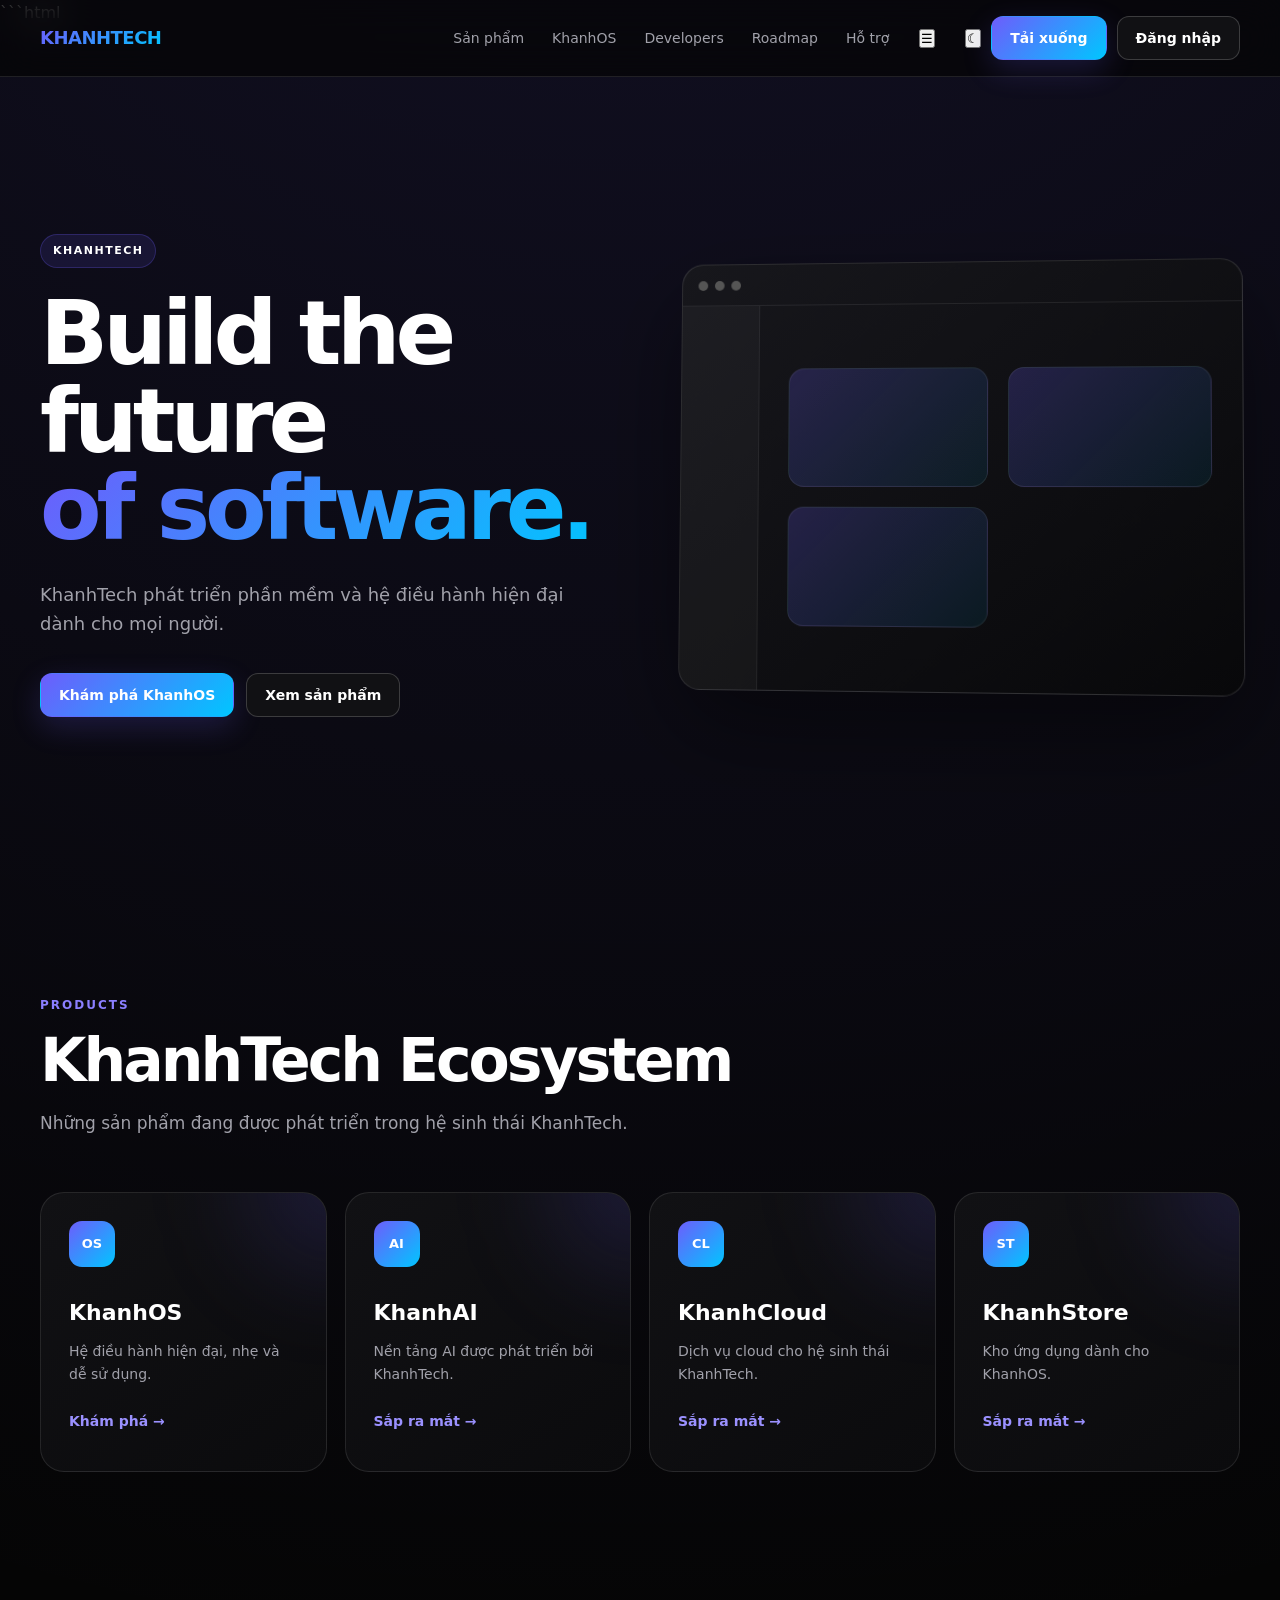
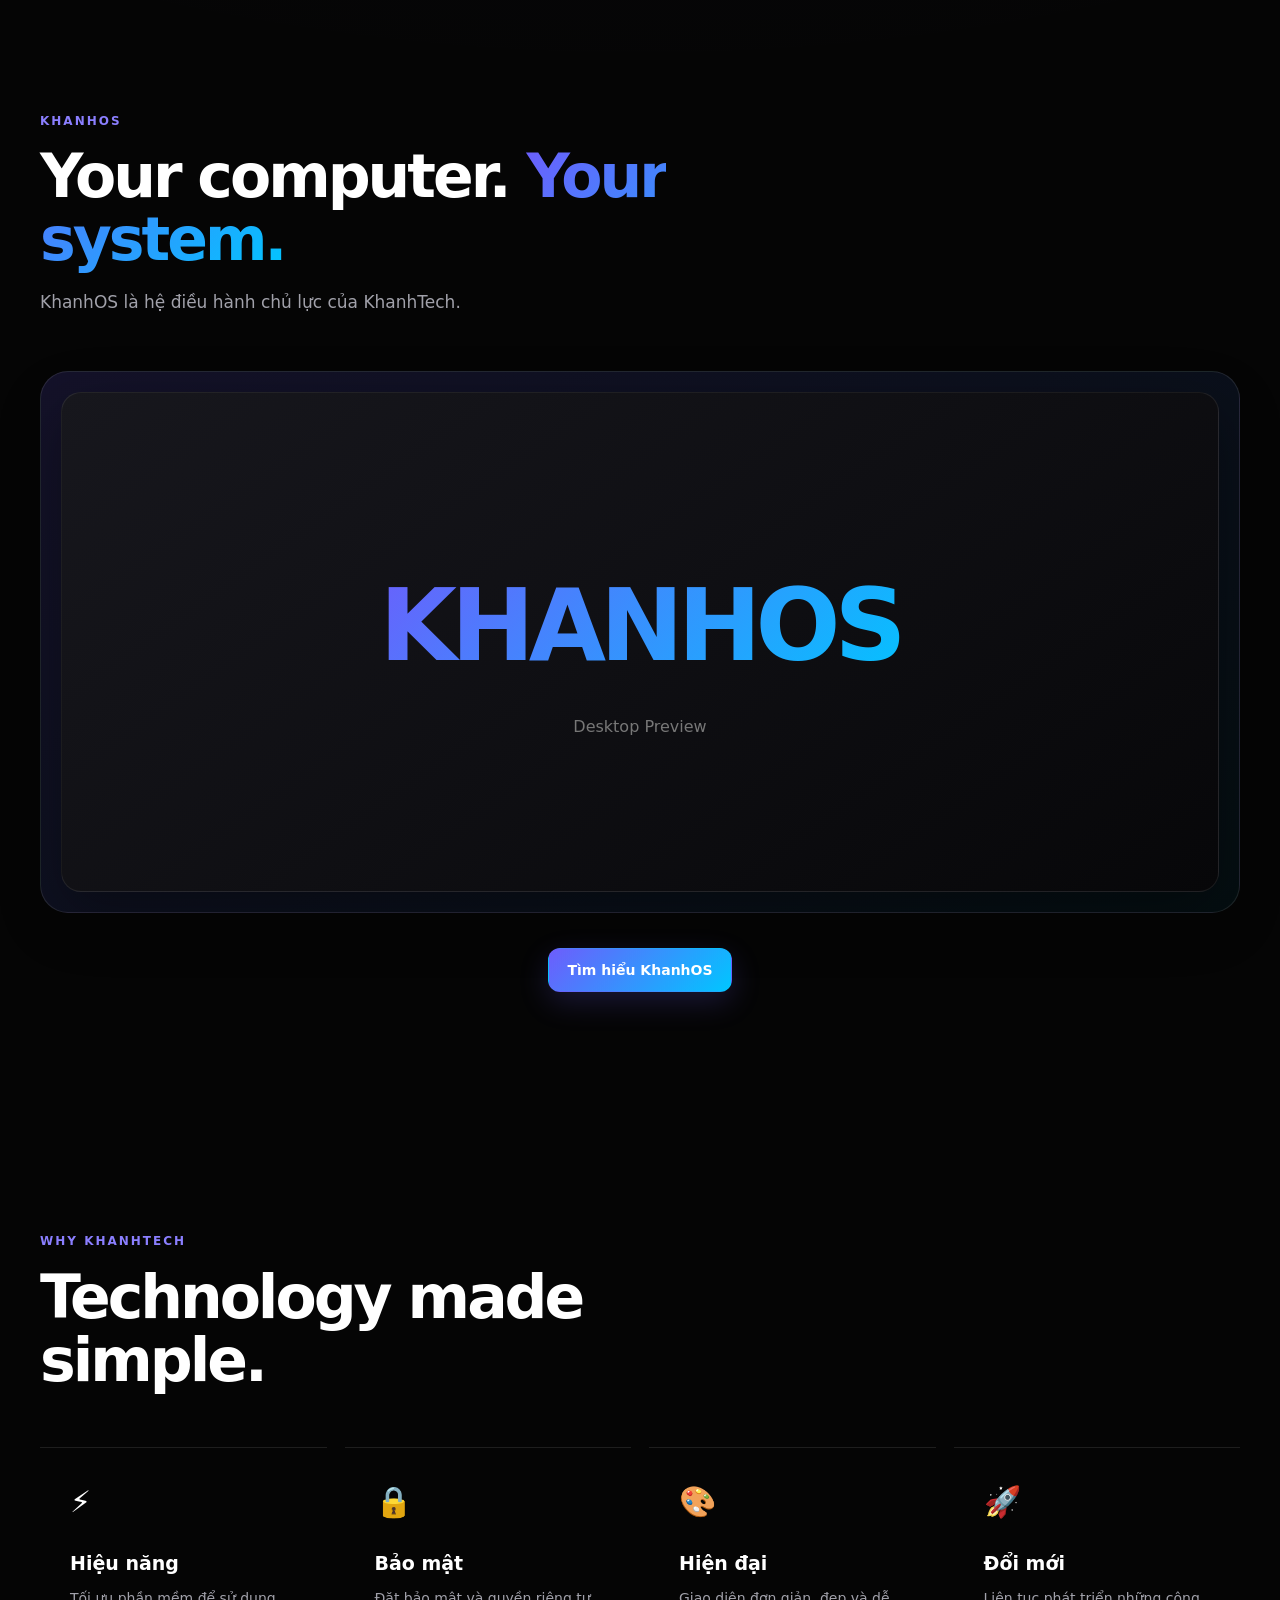
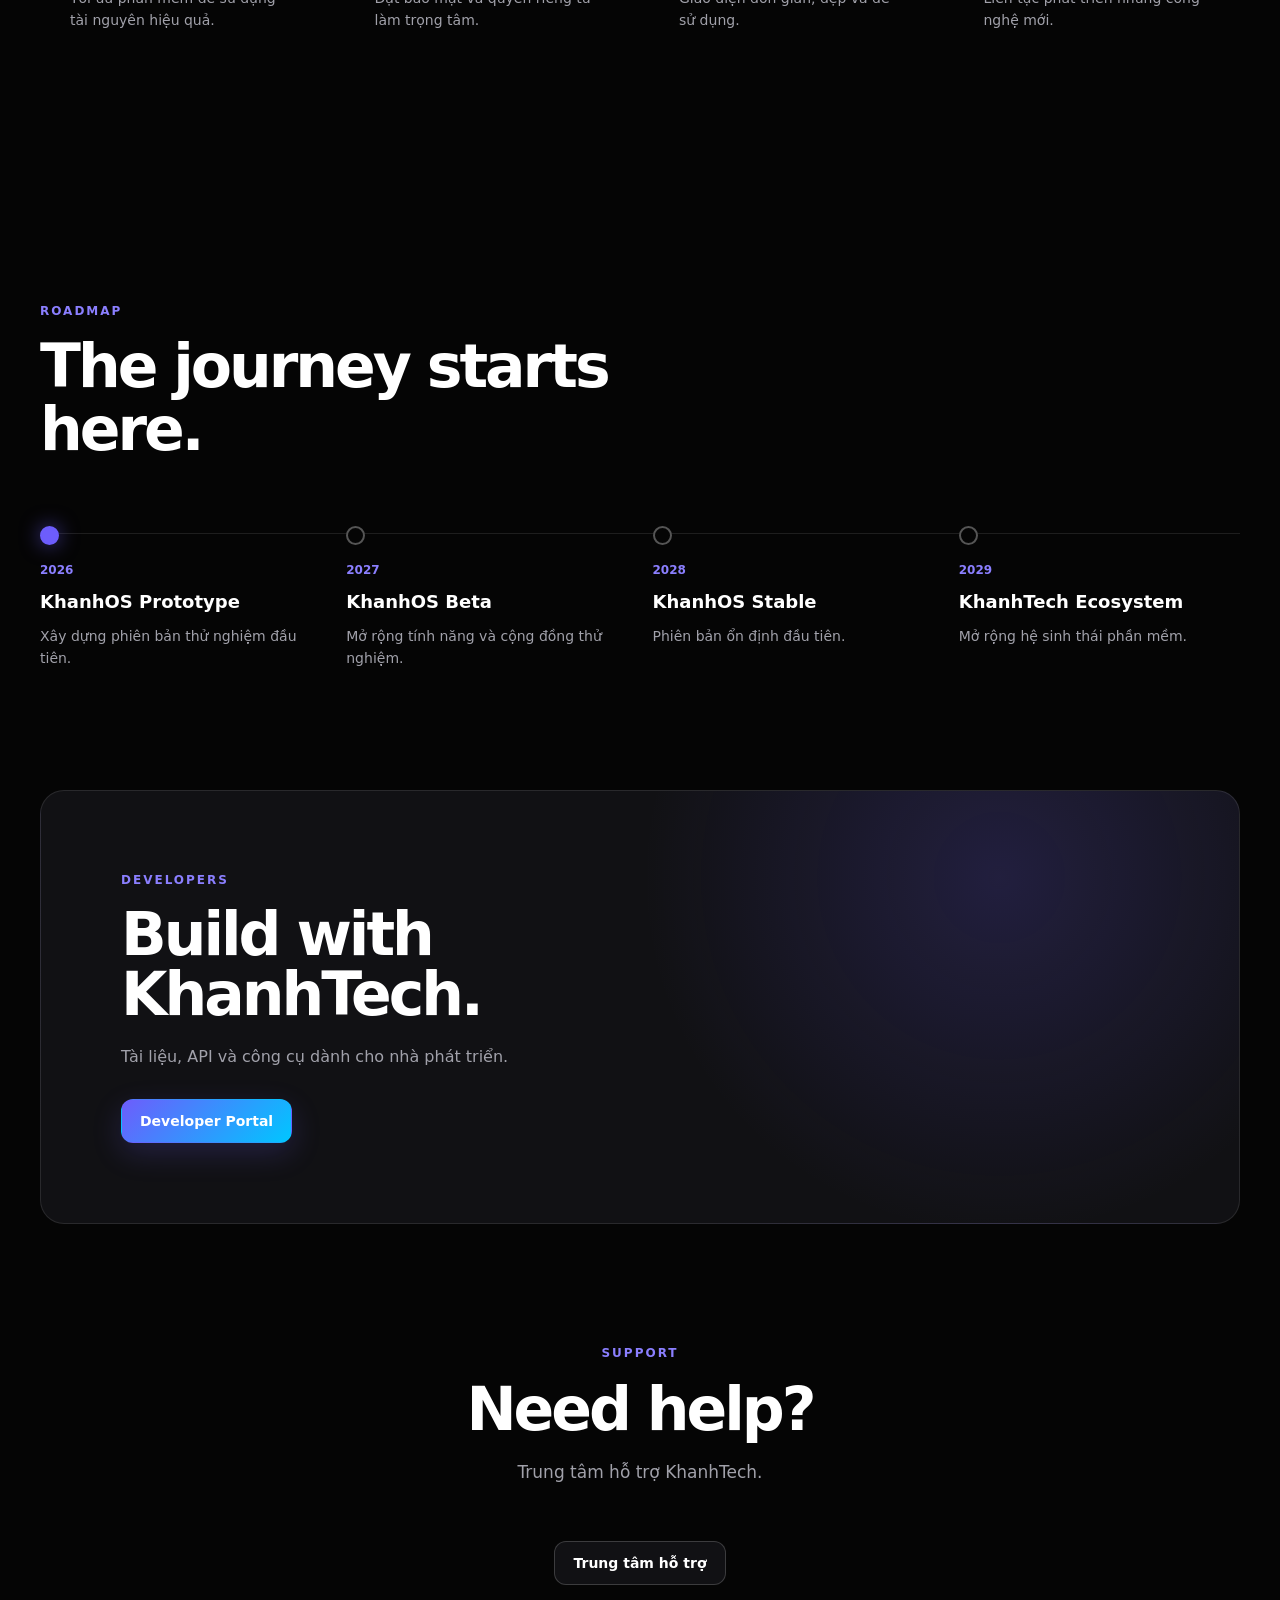
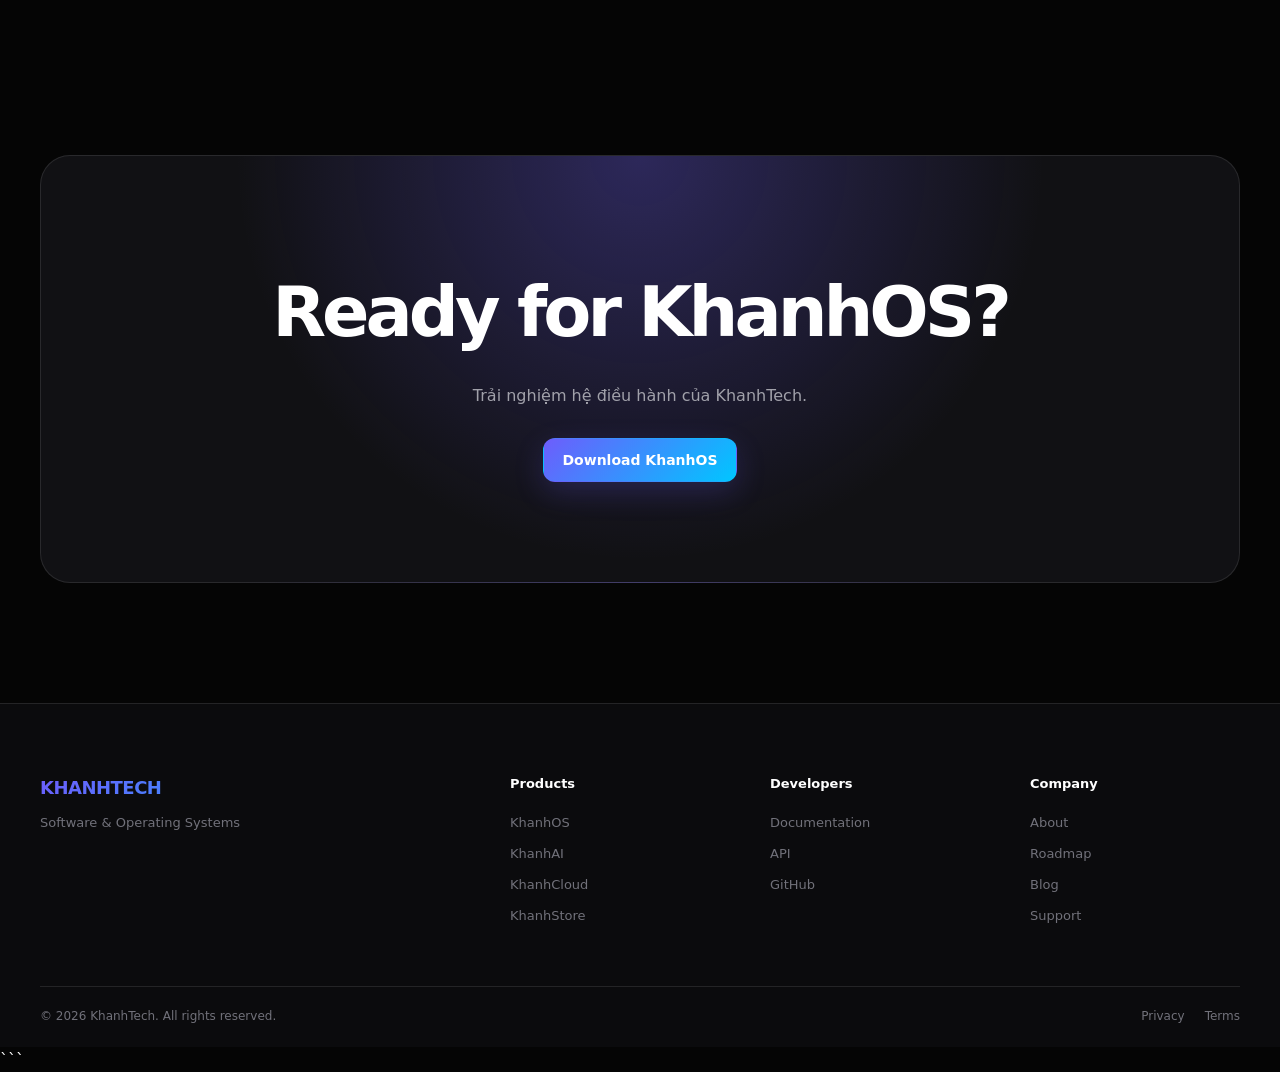
==== commit 60c6e763: "Update index.html" ====
--- a/index.html
+++ b/index.html
@@ -1,3 +1,4 @@
+```html
 <!DOCTYPE html>
 <html lang="vi">
 <head>
@@ -10,6 +11,10 @@
         name="description"
         content="KhanhTech - Công ty phát triển phần mềm và hệ điều hành."
     >
+
+    <!-- FAVICON -->
+    <link rel="icon" type="image/png" href="logo.png">
+    <link rel="shortcut icon" type="image/png" href="logo.png">
 
     <link rel="stylesheet" href="style.css">
 </head>
@@ -663,3 +668,4 @@
 
 </body>
 </html>
+```
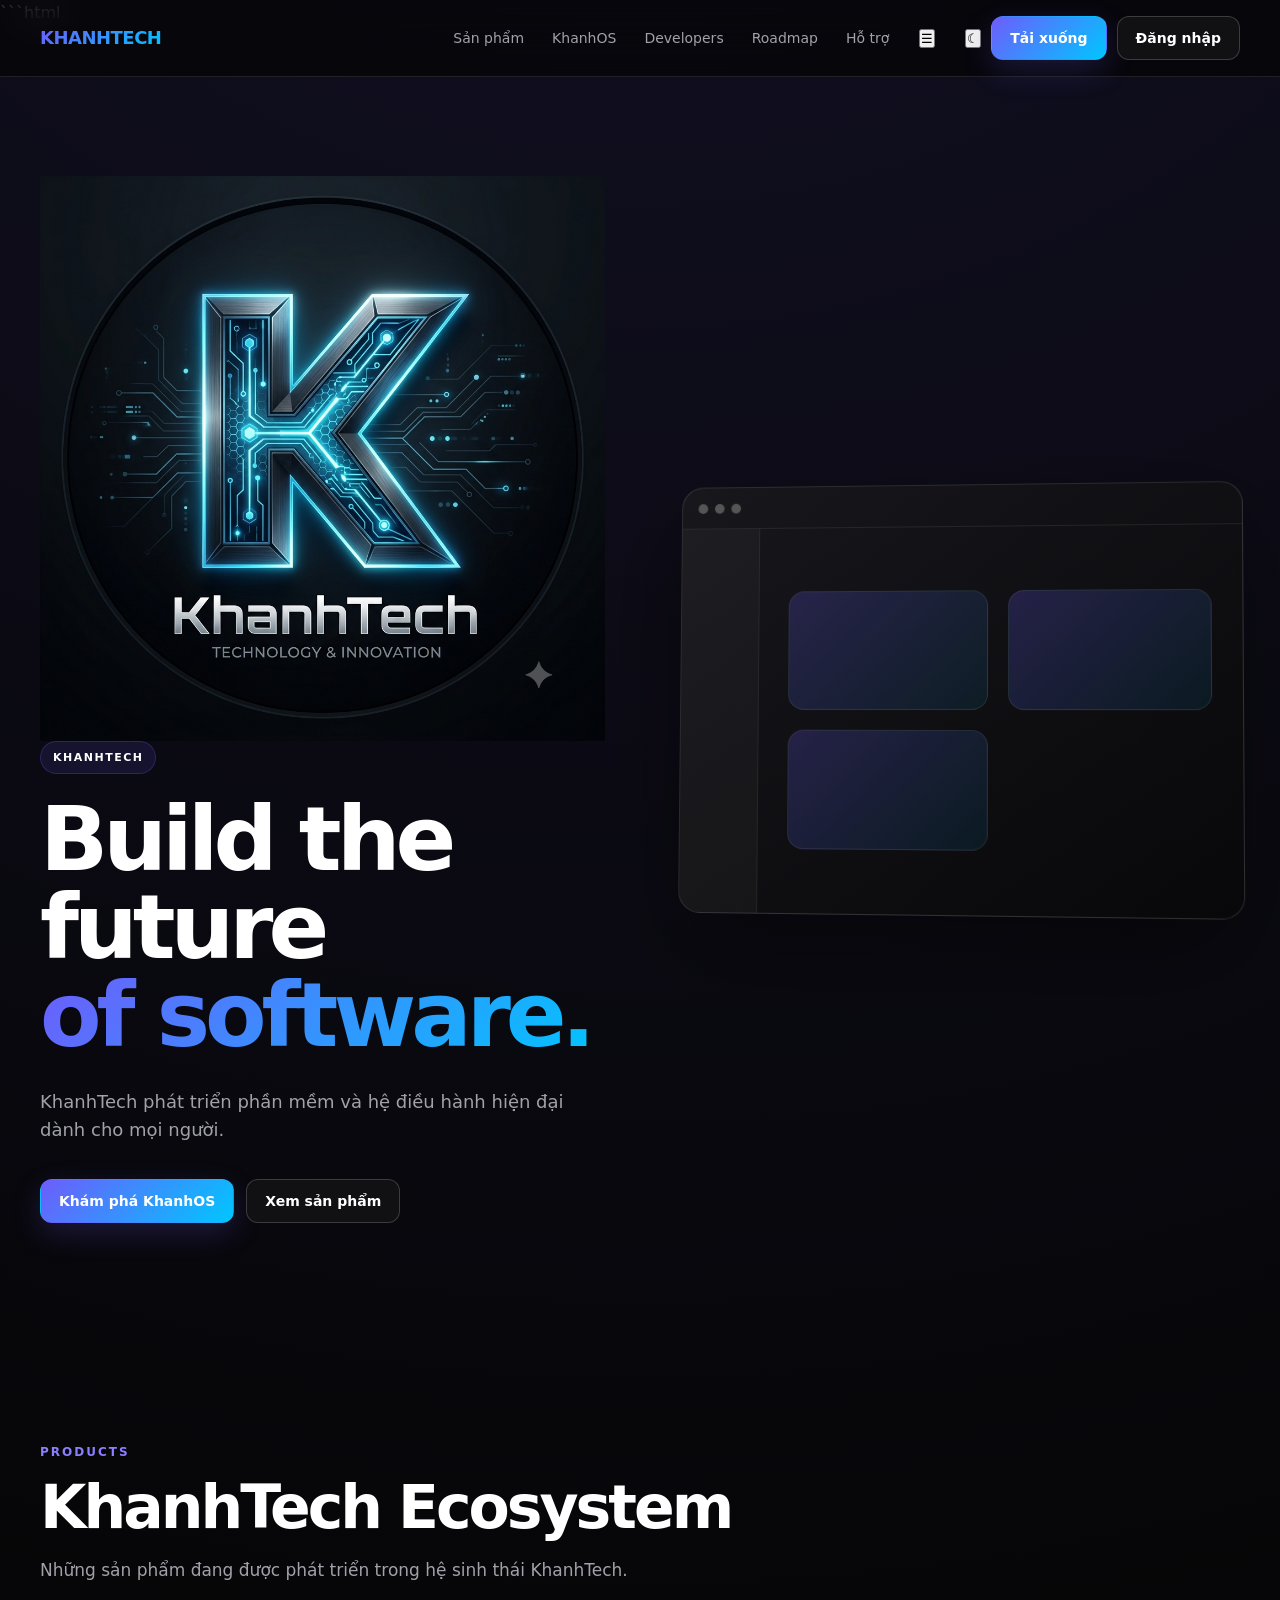
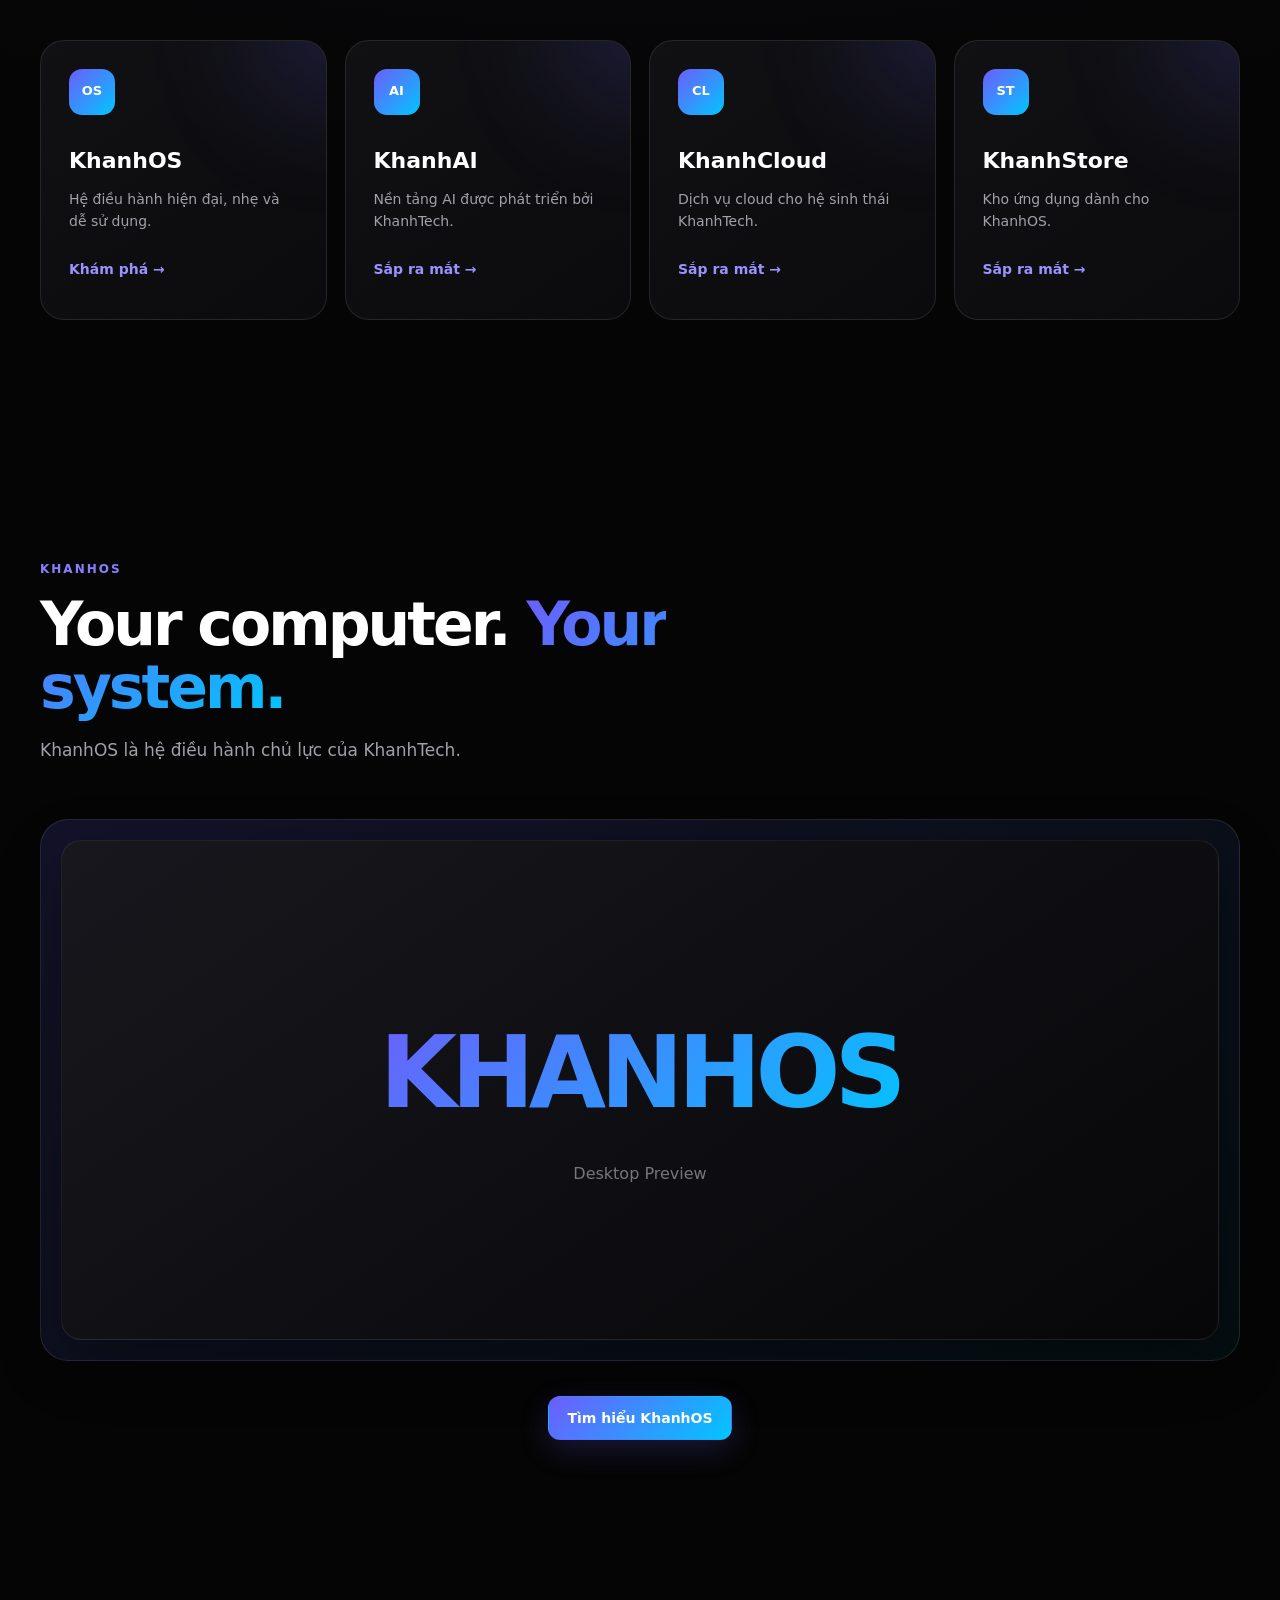
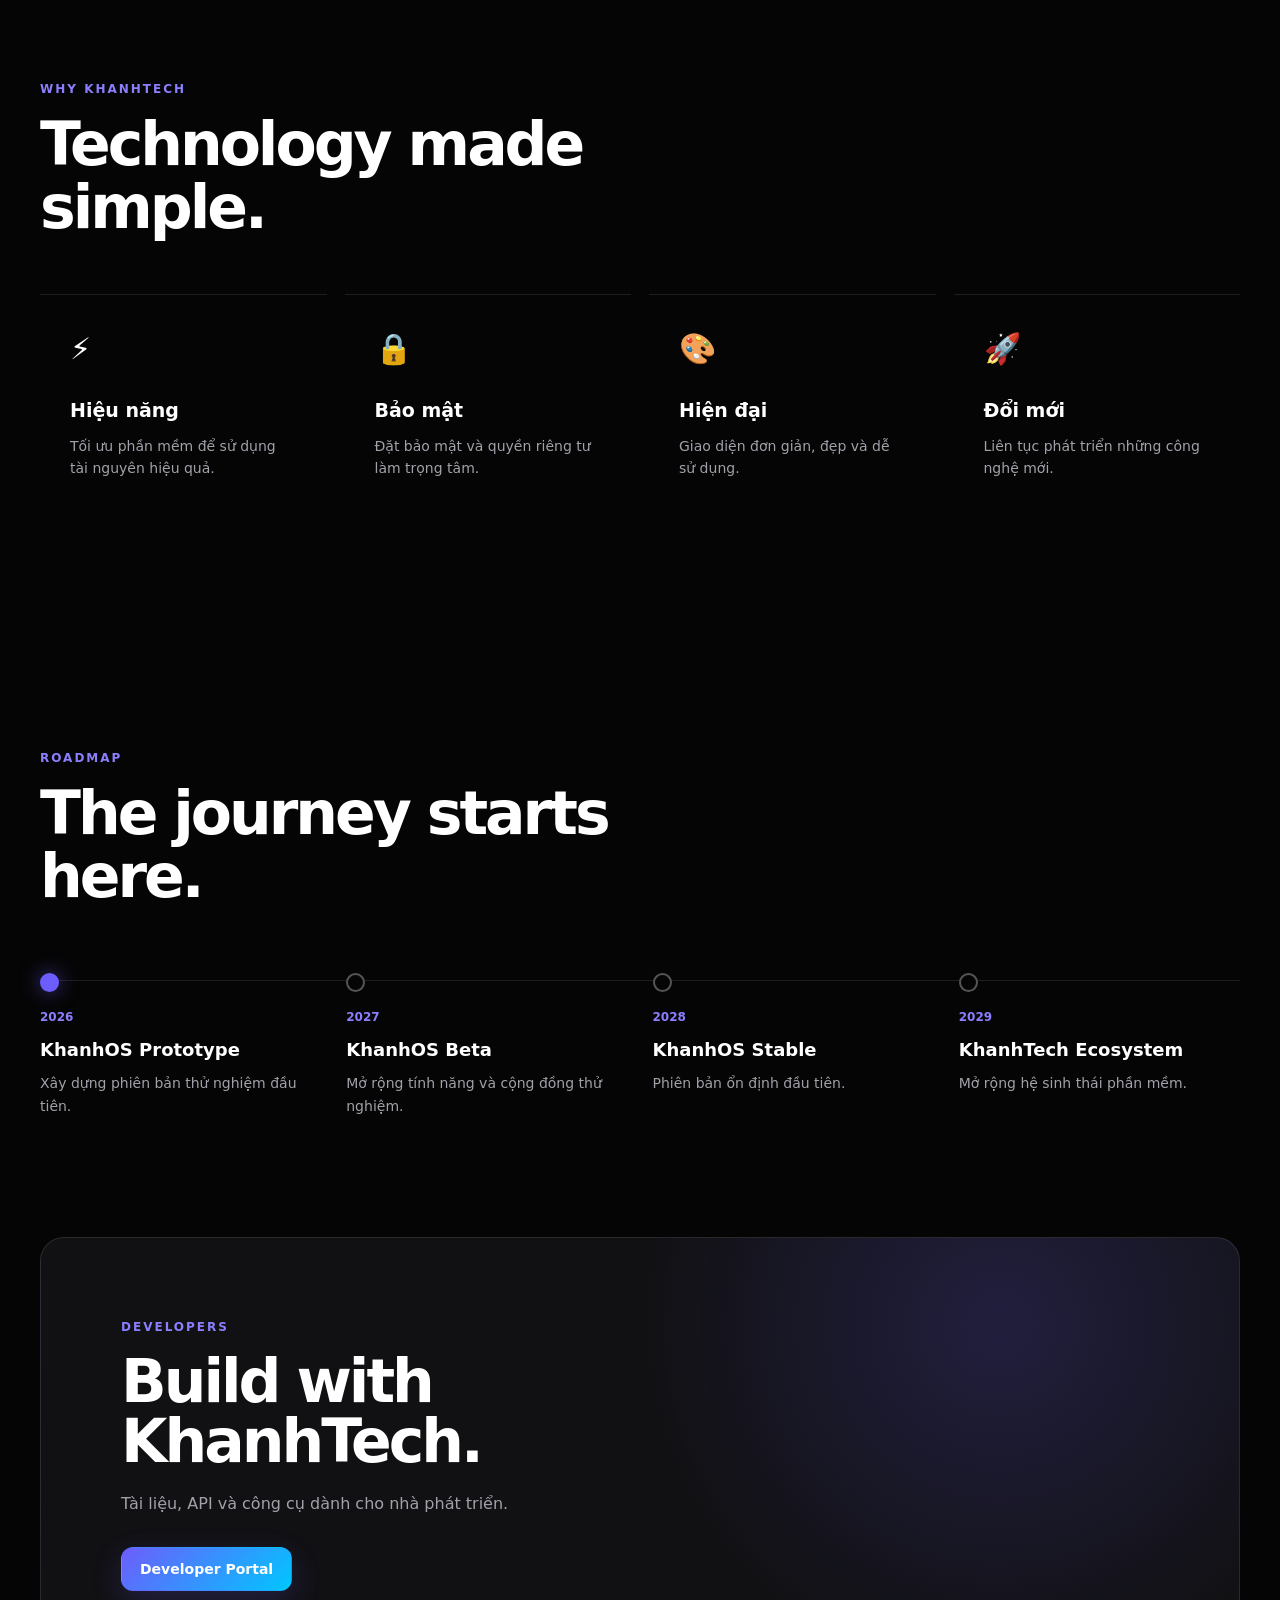
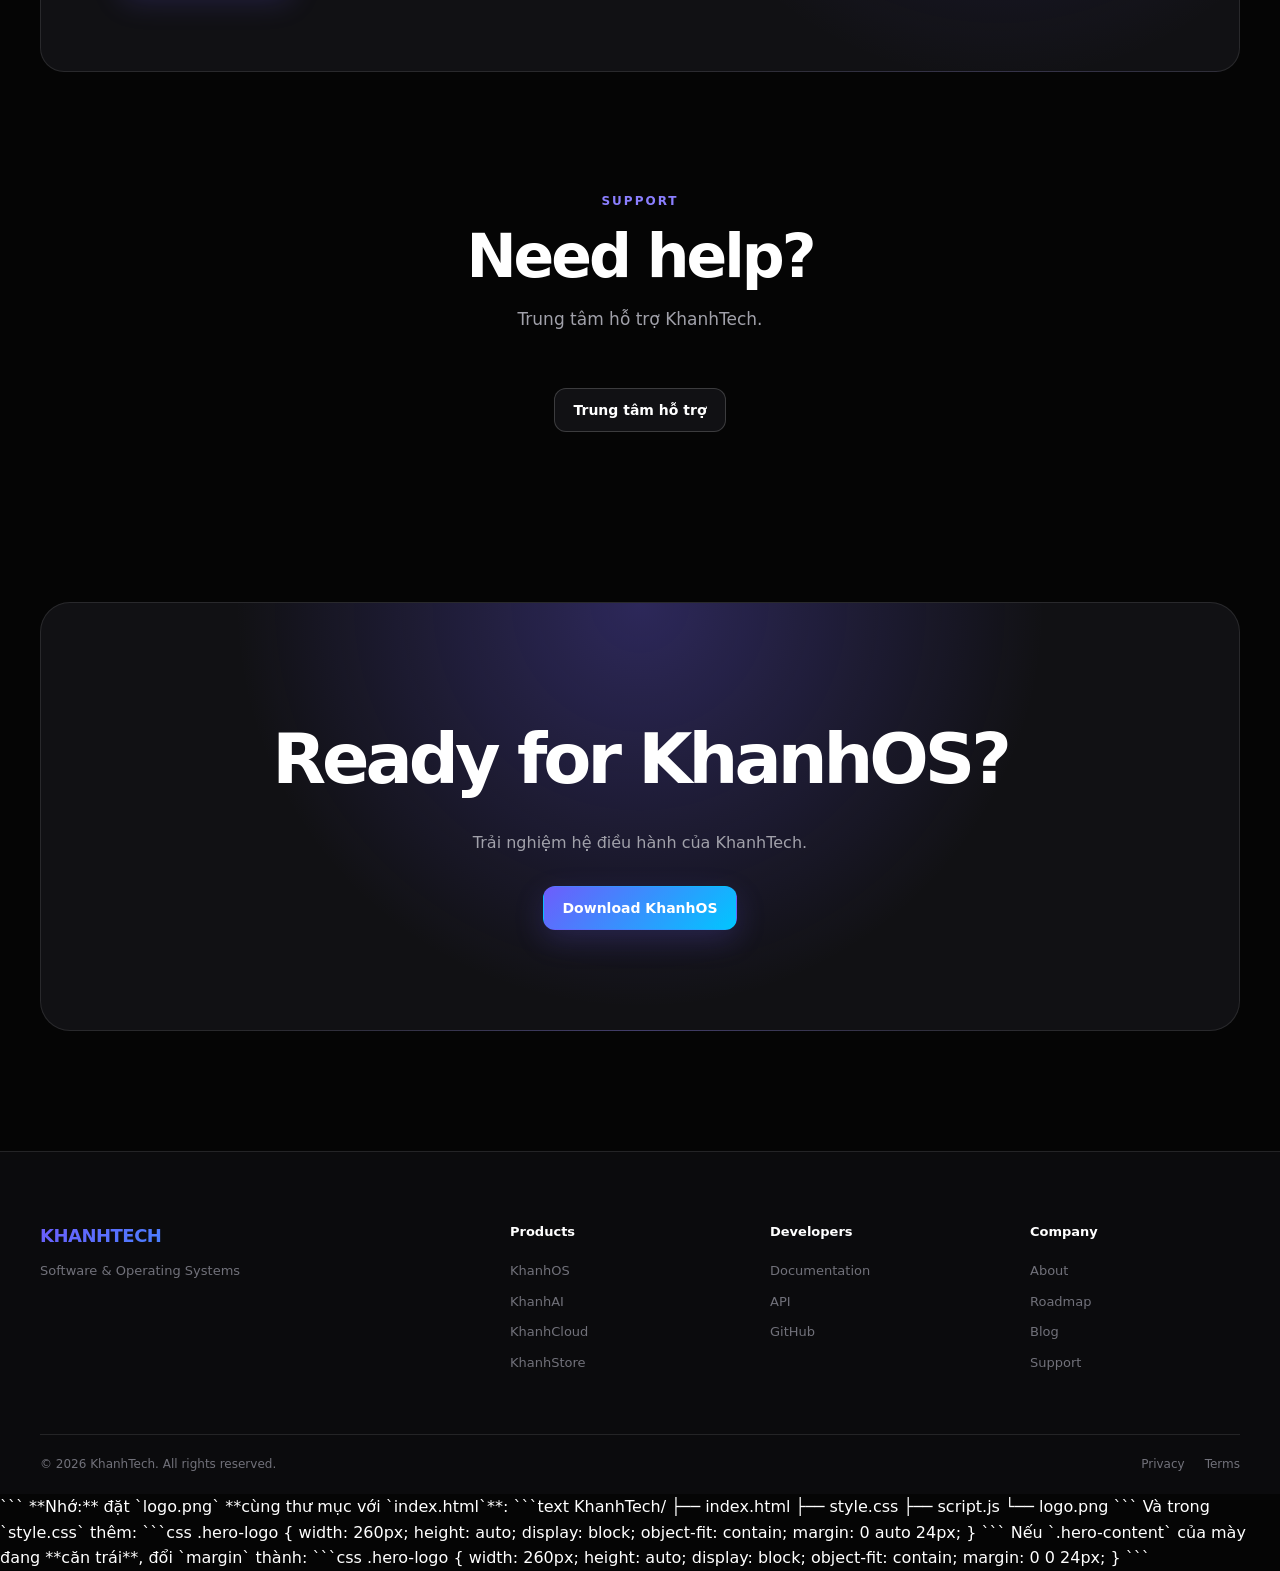
==== commit 62973074: "Update index.html" ====
--- a/index.html
+++ b/index.html
@@ -16,6 +16,7 @@
     <link rel="icon" type="image/png" href="logo.png">
     <link rel="shortcut icon" type="image/png" href="logo.png">
 
+    <!-- CSS -->
     <link rel="stylesheet" href="style.css">
 </head>
 
@@ -40,6 +41,7 @@
             </nav>
 
             <div class="nav-actions">
+
                 <a href="/download.html" class="btn btn-primary">
                     Tải xuống
                 </a>
@@ -47,6 +49,7 @@
                 <a href="/login.html" class="btn btn-secondary">
                     Đăng nhập
                 </a>
+
             </div>
 
         </div>
@@ -62,6 +65,13 @@
 
             <div class="hero-content">
 
+                <!-- KHANHTECH LOGO -->
+                <img
+                    src="logo.png"
+                    alt="KhanhTech Logo"
+                    class="hero-logo"
+                >
+
                 <span class="hero-badge">
                     KHANHTECH
                 </span>
@@ -78,11 +88,17 @@
 
                 <div class="hero-buttons">
 
-                    <a href="/khanhos.html" class="btn btn-primary">
+                    <a
+                        href="https://khanhos.github.io/"
+                        class="btn btn-primary"
+                    >
                         Khám phá KhanhOS
                     </a>
 
-                    <a href="#products" class="btn btn-secondary">
+                    <a
+                        href="#products"
+                        class="btn btn-secondary"
+                    >
                         Xem sản phẩm
                     </a>
 
@@ -90,24 +106,32 @@
 
             </div>
 
+
             <div class="hero-preview">
 
                 <div class="os-window">
 
                     <div class="window-top">
+
                         <span></span>
                         <span></span>
                         <span></span>
-                    </div>
+
+                    </div>
+
 
                     <div class="window-content">
+
                         <div class="fake-sidebar"></div>
 
                         <div class="fake-desktop">
+
                             <div class="fake-card"></div>
                             <div class="fake-card"></div>
                             <div class="fake-card"></div>
+
                         </div>
+
                     </div>
 
                 </div>
@@ -142,6 +166,8 @@
 
             <div class="product-grid">
 
+                <!-- KHANHOS -->
+
                 <article class="product-card">
 
                     <div class="product-icon">
@@ -156,12 +182,14 @@
                         Hệ điều hành hiện đại, nhẹ và dễ sử dụng.
                     </p>
 
-                    <a href="/khanhos.html">
+                    <a href="https://khanhos.github.io/">
                         Khám phá →
                     </a>
 
                 </article>
 
+
+                <!-- KHANHAI -->
 
                 <article class="product-card">
 
@@ -184,6 +212,8 @@
                 </article>
 
 
+                <!-- KHANHCLOUD -->
+
                 <article class="product-card">
 
                     <div class="product-icon">
@@ -205,6 +235,8 @@
                 </article>
 
 
+                <!-- KHANHSTORE -->
+
                 <article class="product-card">
 
                     <div class="product-icon">
@@ -233,7 +265,10 @@
         <!-- =========================
              KHANHOS
         ========================== -->
-        <section id="khanhos" class="section khanhos-section">
+        <section
+            id="khanhos"
+            class="section khanhos-section"
+        >
 
             <div class="section-header">
 
@@ -273,7 +308,10 @@
 
             <div class="center-button">
 
-                <a href="/khanhos.html" class="btn btn-primary">
+                <a
+                    href="https://khanhos.github.io/"
+                    class="btn btn-primary"
+                >
                     Tìm hiểu KhanhOS
                 </a>
 
@@ -303,6 +341,7 @@
             <div class="features-grid">
 
                 <div class="feature">
+
                     <div class="feature-icon">
                         ⚡
                     </div>
@@ -315,10 +354,12 @@
                         Tối ưu phần mềm để sử dụng tài nguyên
                         hiệu quả.
                     </p>
+
                 </div>
 
 
                 <div class="feature">
+
                     <div class="feature-icon">
                         🔒
                     </div>
@@ -331,10 +372,12 @@
                         Đặt bảo mật và quyền riêng tư
                         làm trọng tâm.
                     </p>
+
                 </div>
 
 
                 <div class="feature">
+
                     <div class="feature-icon">
                         🎨
                     </div>
@@ -346,10 +389,12 @@
                     <p>
                         Giao diện đơn giản, đẹp và dễ sử dụng.
                     </p>
+
                 </div>
 
 
                 <div class="feature">
+
                     <div class="feature-icon">
                         🚀
                     </div>
@@ -362,6 +407,7 @@
                         Liên tục phát triển những công nghệ
                         mới.
                     </p>
+
                 </div>
 
             </div>
@@ -464,7 +510,10 @@
         <!-- =========================
              DEVELOPERS
         ========================== -->
-        <section id="developers" class="section developer-section">
+        <section
+            id="developers"
+            class="section developer-section"
+        >
 
             <div class="developer-content">
 
@@ -481,7 +530,10 @@
                     nhà phát triển.
                 </p>
 
-                <a href="/developers.html" class="btn btn-primary">
+                <a
+                    href="/developers.html"
+                    class="btn btn-primary"
+                >
                     Developer Portal
                 </a>
 
@@ -493,7 +545,10 @@
         <!-- =========================
              SUPPORT
         ========================== -->
-        <section id="support" class="section support-section">
+        <section
+            id="support"
+            class="section support-section"
+        >
 
             <div class="section-header">
 
@@ -511,9 +566,13 @@
 
             </div>
 
+
             <div class="center-button">
 
-                <a href="/support.html" class="btn btn-secondary">
+                <a
+                    href="/support.html"
+                    class="btn btn-secondary"
+                >
                     Trung tâm hỗ trợ
                 </a>
 
@@ -537,7 +596,10 @@
                     Trải nghiệm hệ điều hành của KhanhTech.
                 </p>
 
-                <a href="/download.html" class="btn btn-primary">
+                <a
+                    href="/download.html"
+                    class="btn btn-primary"
+                >
                     Download KhanhOS
                 </a>
 
@@ -555,6 +617,8 @@
 
         <div class="footer-container">
 
+            <!-- BRAND -->
+
             <div class="footer-brand">
 
                 <div class="logo">
@@ -568,13 +632,15 @@
             </div>
 
 
+            <!-- PRODUCTS -->
+
             <div class="footer-column">
 
                 <h4>
                     Products
                 </h4>
 
-                <a href="/khanhos.html">
+                <a href="https://khanhos.github.io/">
                     KhanhOS
                 </a>
 
@@ -592,6 +658,8 @@
 
             </div>
 
+
+            <!-- DEVELOPERS -->
 
             <div class="footer-column">
 
@@ -614,13 +682,15 @@
             </div>
 
 
+            <!-- COMPANY -->
+
             <div class="footer-column">
 
                 <h4>
                     Company
                 </h4>
 
-                <a href="/about.html">
+                <a href="https://khanhtechvn.github.io/about.html">
                     About
                 </a>
 
@@ -640,6 +710,8 @@
 
         </div>
 
+
+        <!-- FOOTER BOTTOM -->
 
         <div class="footer-bottom">
 
@@ -649,11 +721,11 @@
 
             <div>
 
-                <a href="#">
+                <a href="/privacy.html">
                     Privacy
                 </a>
 
-                <a href="#">
+                <a href="/terms.html">
                     Terms
                 </a>
 
@@ -663,9 +735,45 @@
 
     </footer>
 
+
+    <!-- JAVASCRIPT -->
 
     <script src="script.js"></script>
 
 </body>
 </html>
 ```
+
+**Nhớ:** đặt `logo.png` **cùng thư mục với `index.html`**:
+
+```text
+KhanhTech/
+├── index.html
+├── style.css
+├── script.js
+└── logo.png
+```
+
+Và trong `style.css` thêm:
+
+```css
+.hero-logo {
+    width: 260px;
+    height: auto;
+    display: block;
+    object-fit: contain;
+    margin: 0 auto 24px;
+}
+```
+
+Nếu `.hero-content` của mày đang **căn trái**, đổi `margin` thành:
+
+```css
+.hero-logo {
+    width: 260px;
+    height: auto;
+    display: block;
+    object-fit: contain;
+    margin: 0 0 24px;
+}
+```
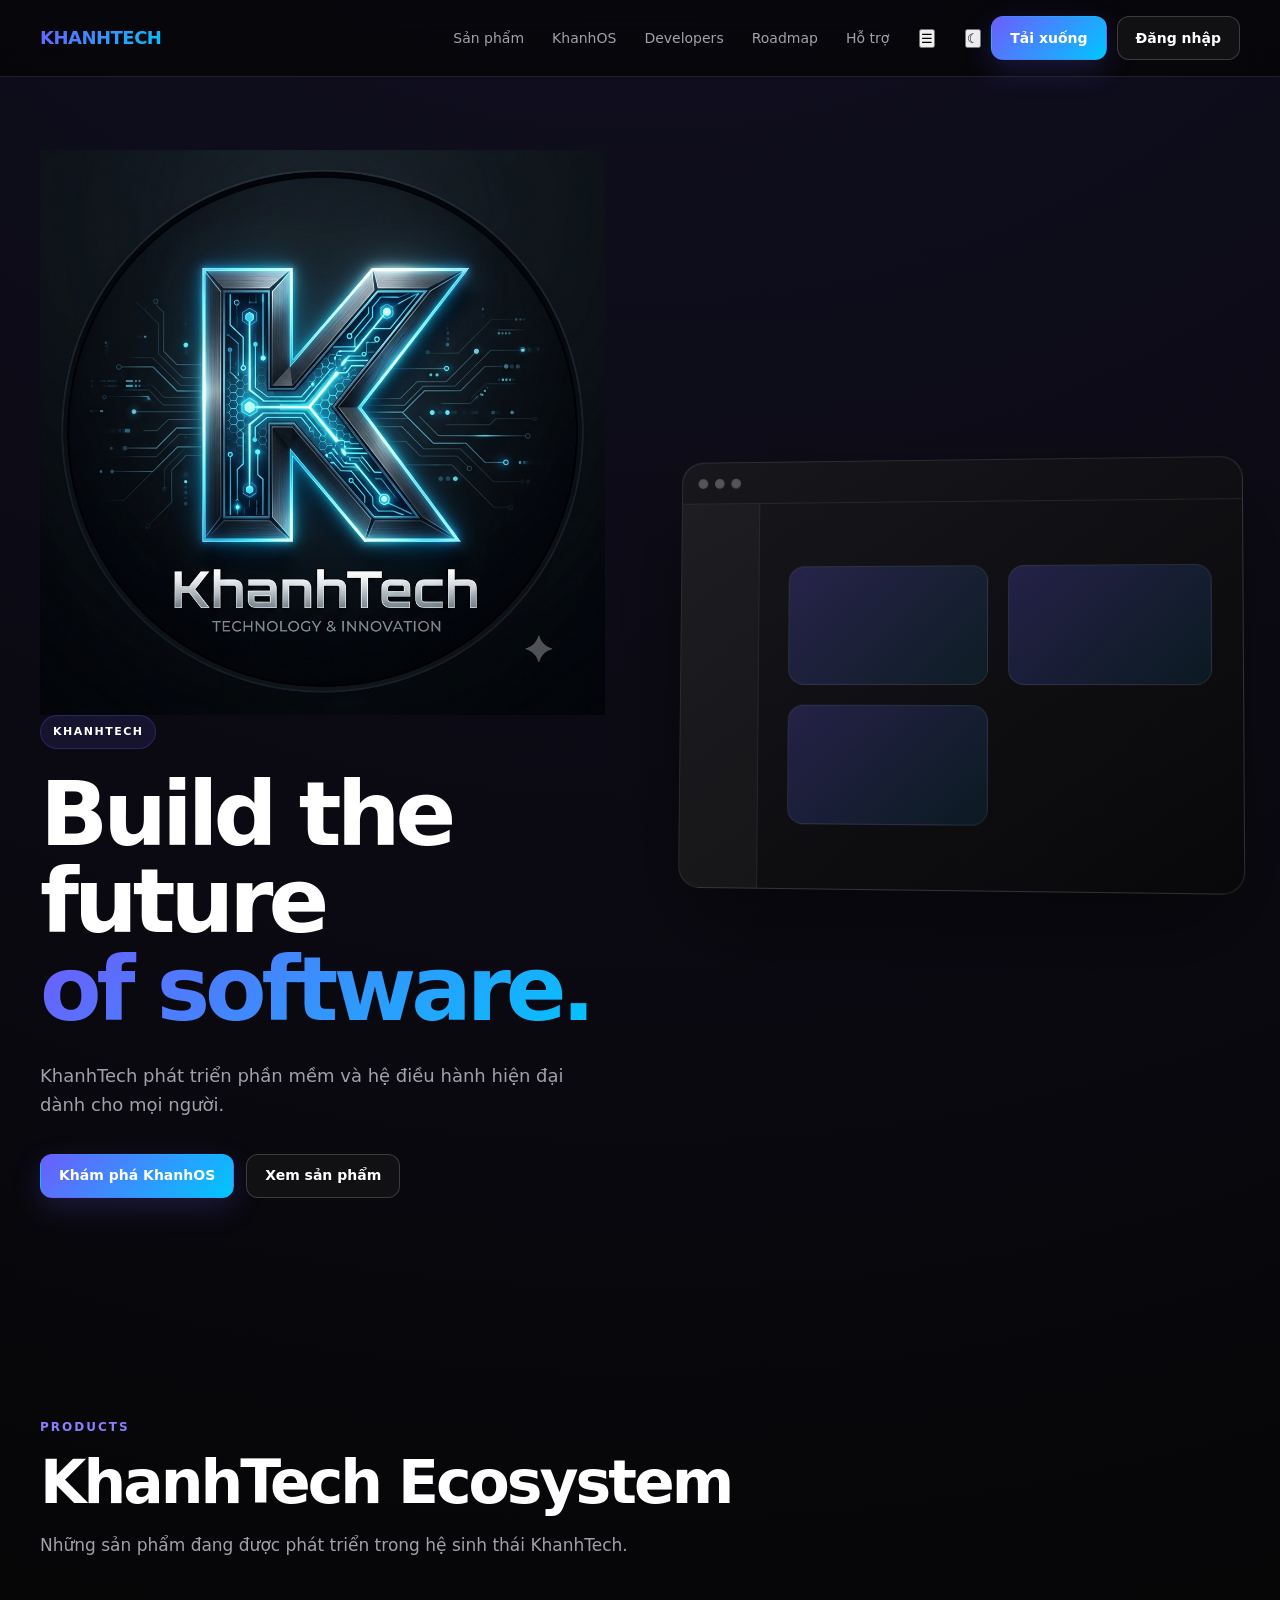
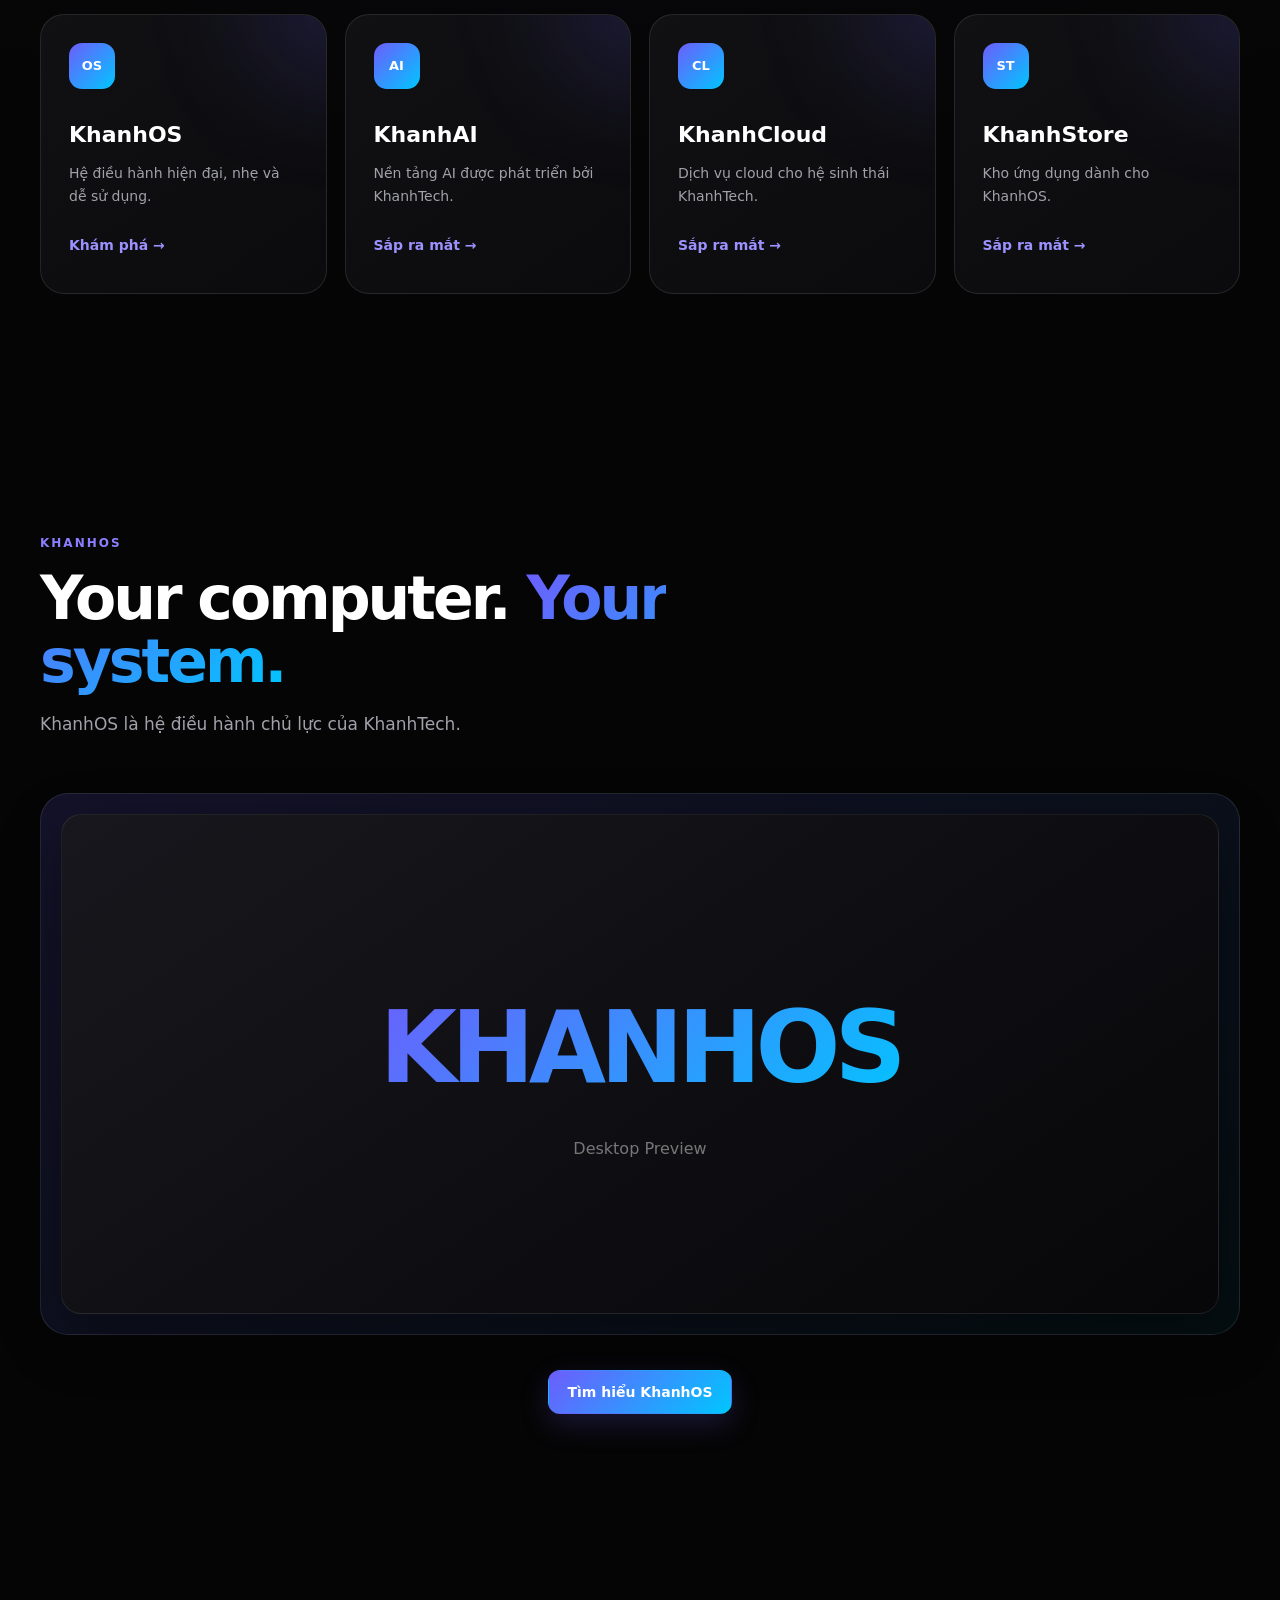
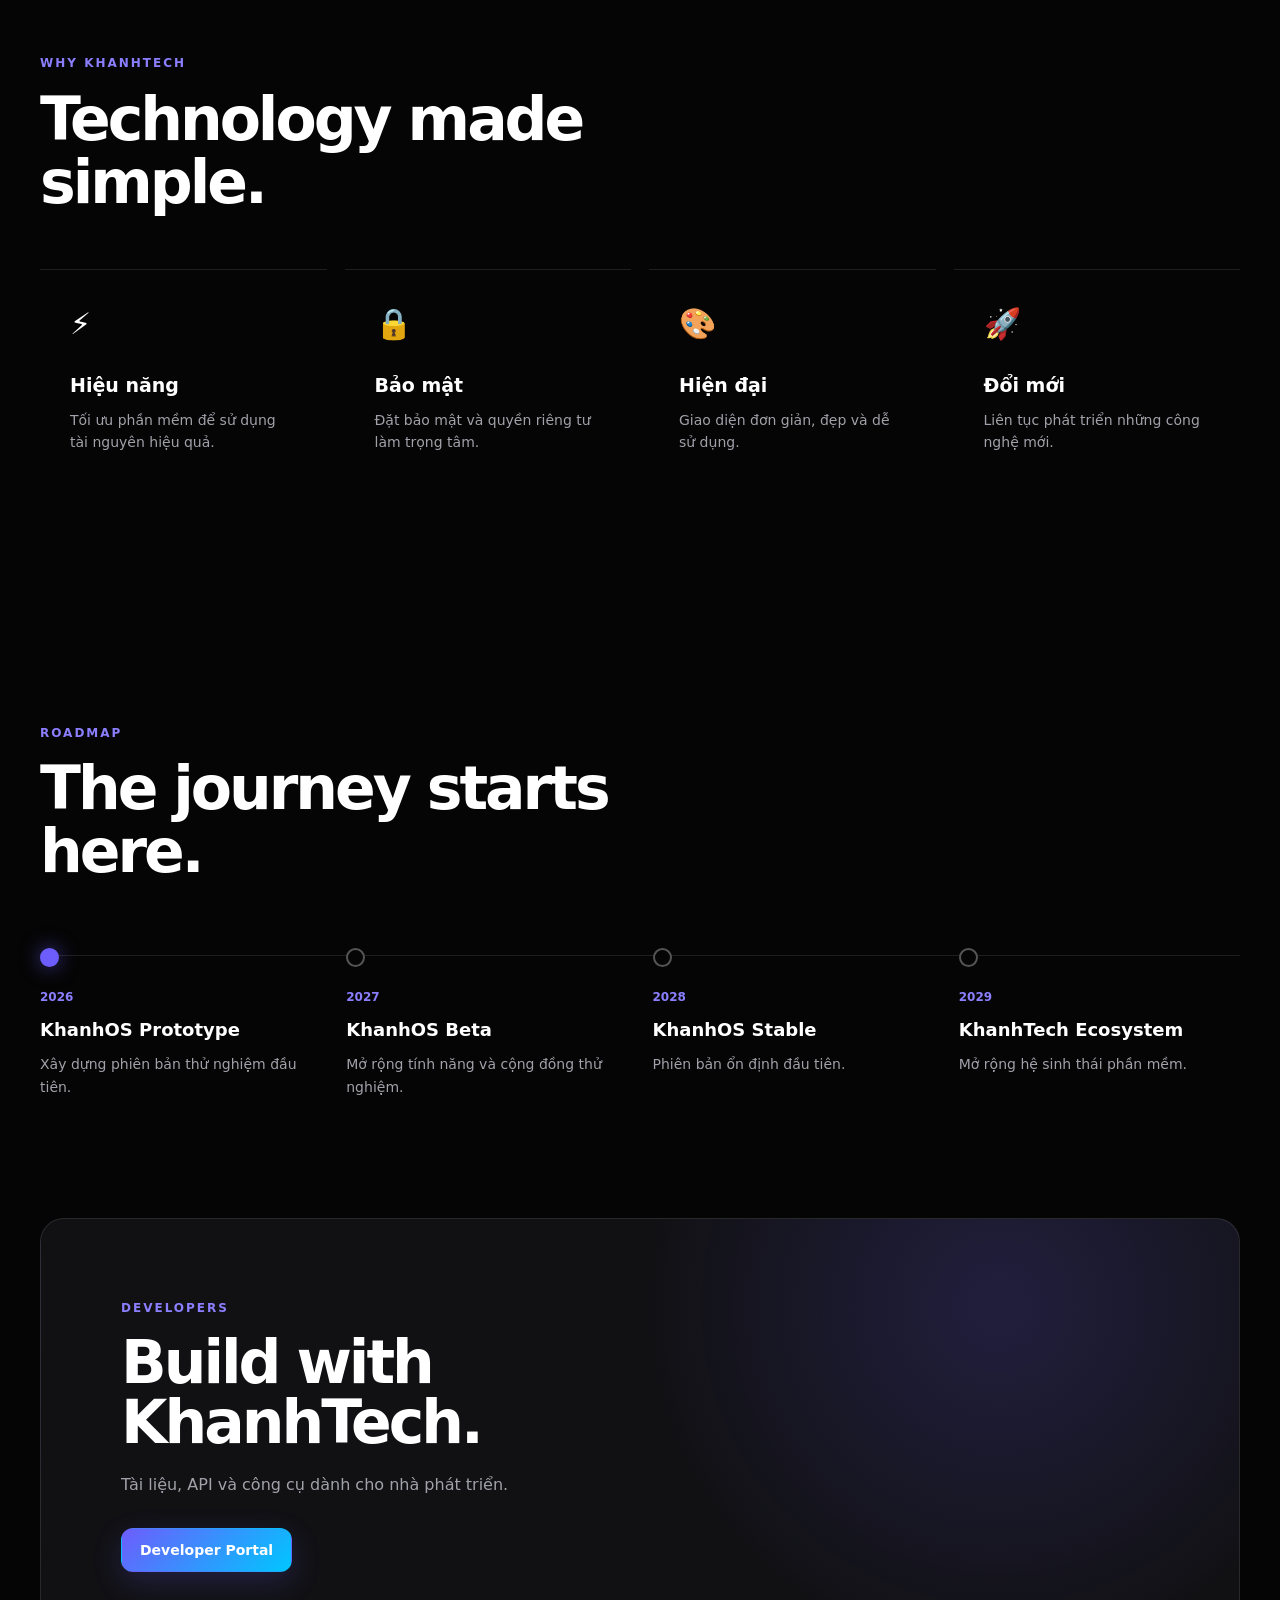
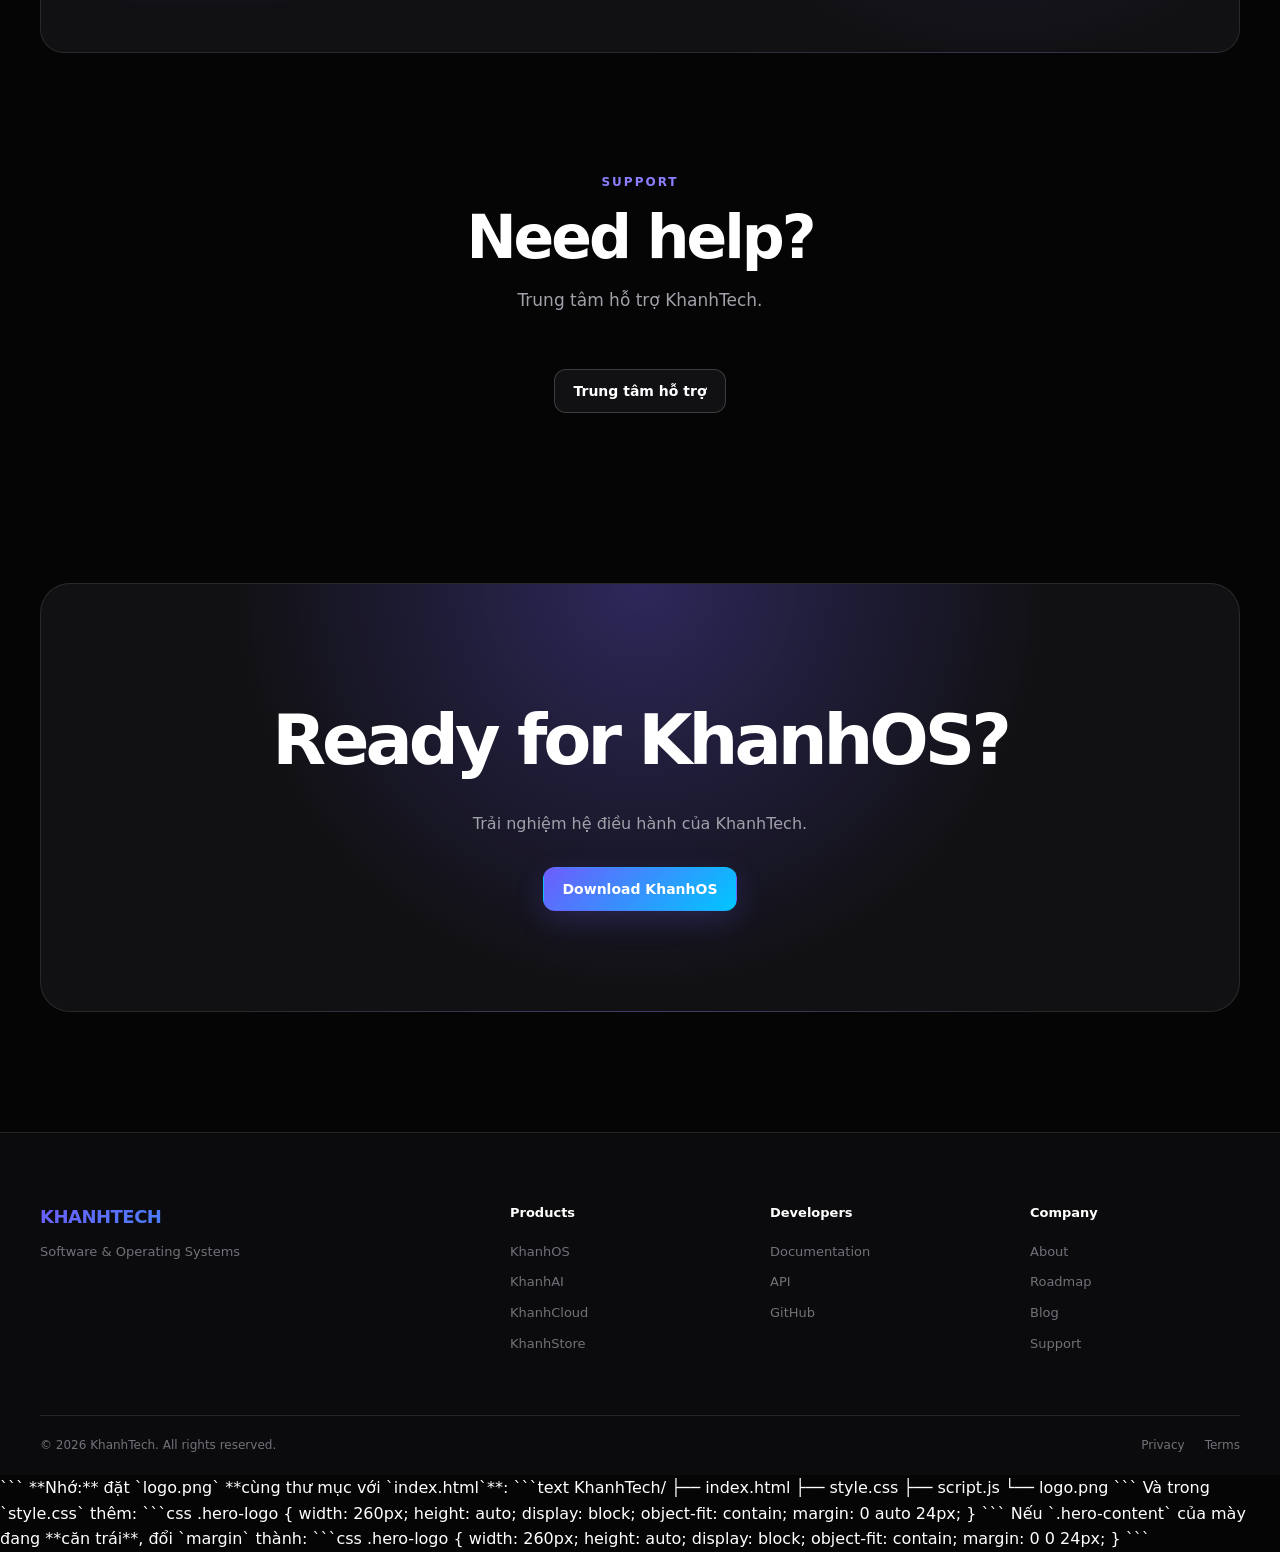
==== commit dc9cf182: "Update index.html" ====
--- a/index.html
+++ b/index.html
@@ -1,4 +1,3 @@
-```html
 <!DOCTYPE html>
 <html lang="vi">
 <head>
